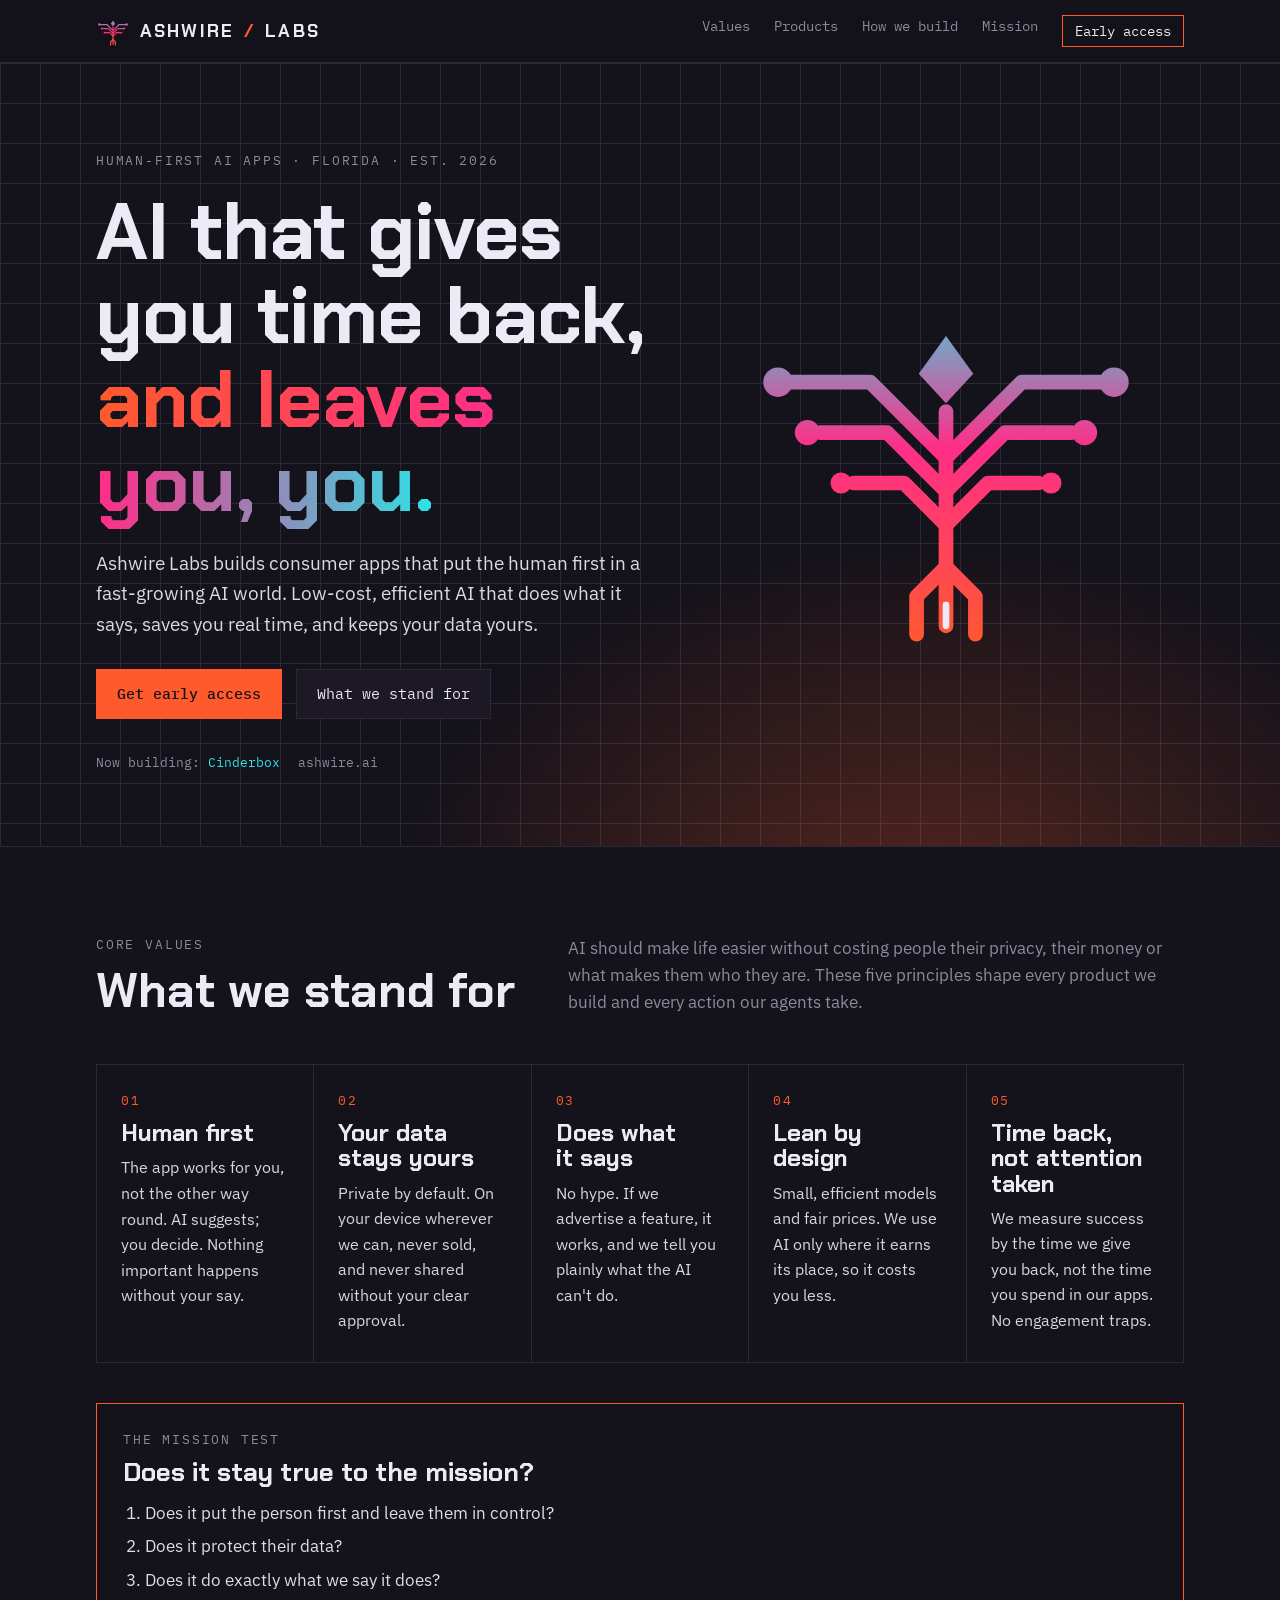
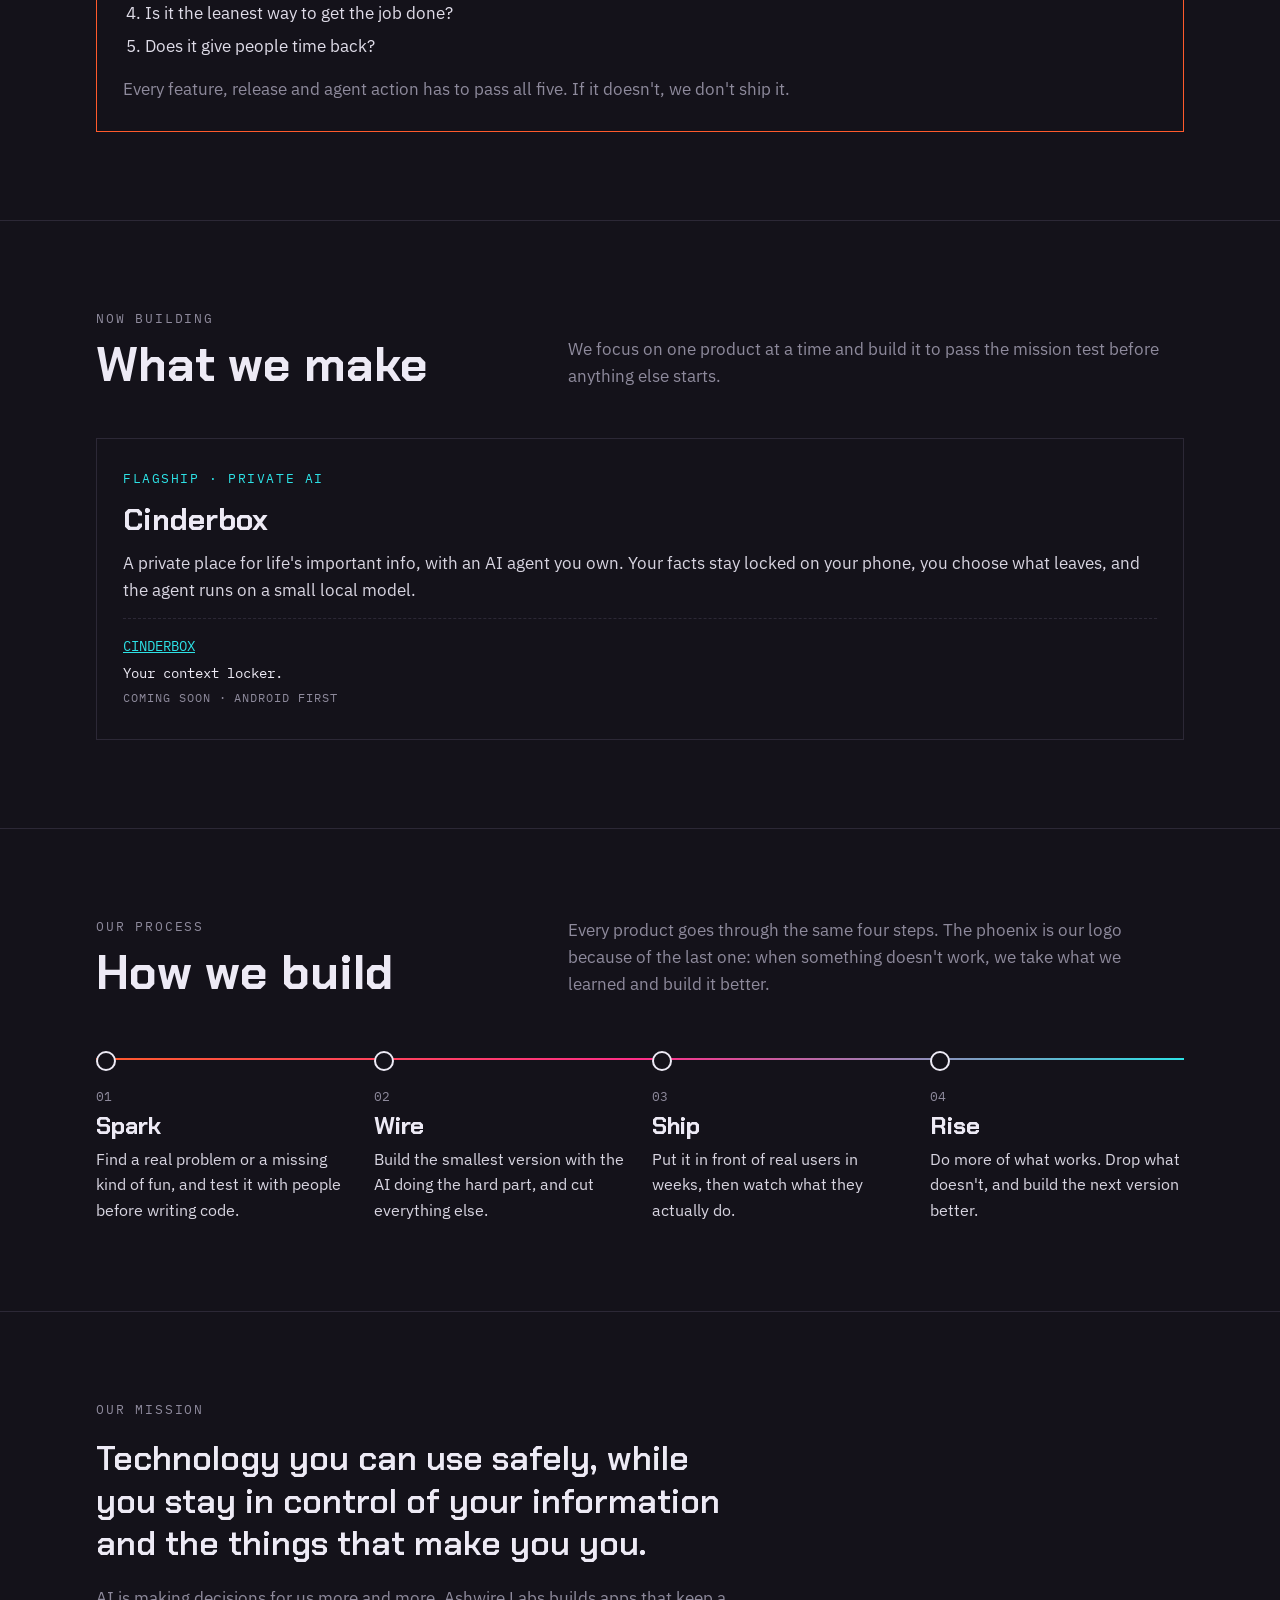
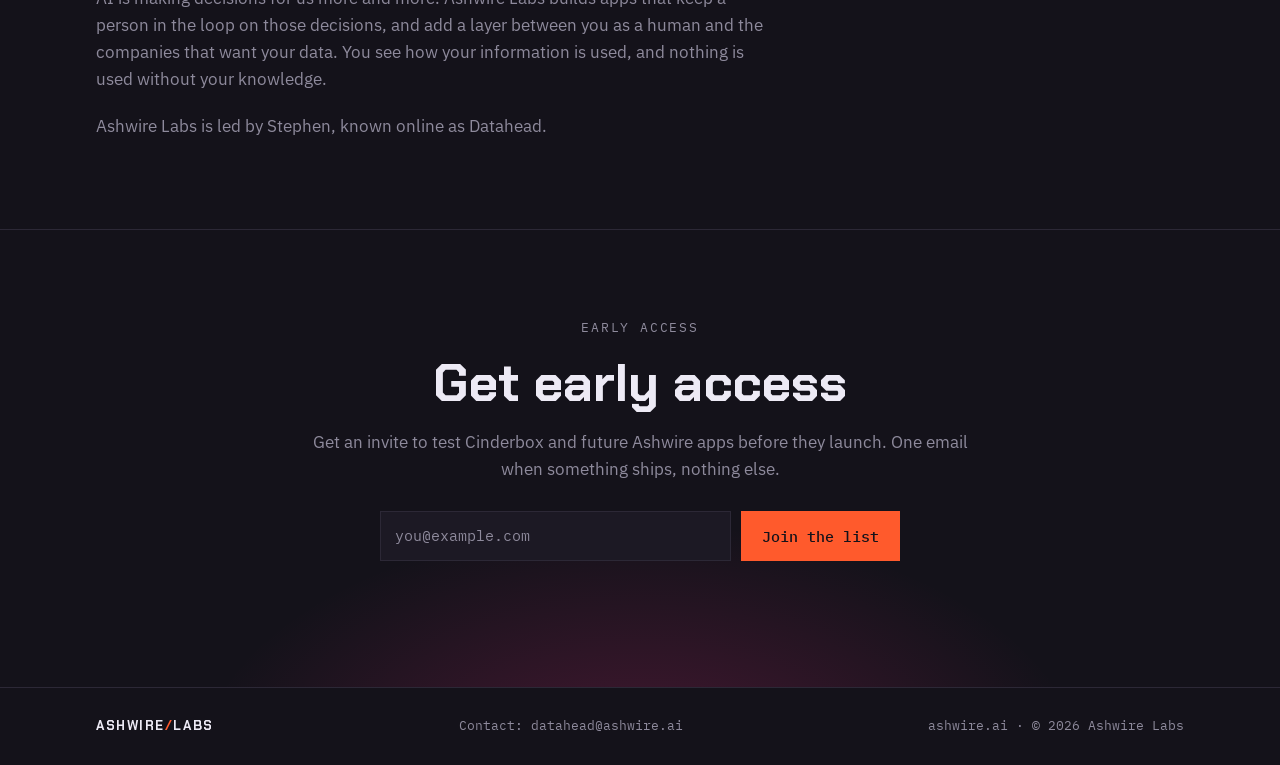
==== site/index.html @ b41a0200 "Mission copy: between you as a human and the companies that want your data Co-Authored-By: Claude So" ====
<!doctype html>
<html lang="en">
<head>
<meta charset="utf-8">
<meta name="viewport" content="width=device-width, initial-scale=1, viewport-fit=cover">
<title>Ashwire Labs</title>
<meta name="description" content="Ashwire Labs is an AI product studio building consumer apps for games, lifestyle and efficiency.">
<meta name="theme-color" content="#14121A">
<link rel="icon" type="image/svg+xml" href="/favicon.svg">
<meta property="og:title" content="Ashwire Labs">
<meta property="og:description" content="Consumer apps that put people first: AI that saves you time and keeps your data yours.">
<meta property="og:url" content="https://ashwire.ai/">
<meta property="og:type" content="website">
<style>:root{padding-top:env(safe-area-inset-top,0px);padding-bottom:env(safe-area-inset-bottom,0px)}body{margin:0}img{max-width:100%}[hidden]{display:none!important}</style>
<link rel="preconnect" href="https://fonts.googleapis.com">
<link rel="stylesheet" href="https://fonts.googleapis.com/css2?family=Chakra+Petch:wght@500;600;700&family=IBM+Plex+Sans:wght@400;500&family=IBM+Plex+Mono:wght@400;500&display=swap">
<style>
/* Layout: one dark column, circuit-trace phoenix hero, core values and the mission test, the current product, a four-step build sequence, mission statement, early-access signup. Deliberately single dark theme. */
:root {
  --ash: #14121A;
  --ash-2: #1C1924;
  --line: #2C2836;
  --smoke: #8E8A9C;
  --bone: #EDEAF5;
  --ember: #FF5A2C;
  --flare: #FF2E88;
  --wire: #2DE2E6;
  --display: "Chakra Petch", "Rajdhani", "Segoe UI", sans-serif;
  --body: "IBM Plex Sans", "Segoe UI", system-ui, sans-serif;
  --mono: "IBM Plex Mono", ui-monospace, "SF Mono", Menlo, monospace;
  color-scheme: dark;
}
* { box-sizing: border-box; }
body { background: var(--ash); color: var(--bone); font-family: var(--body); font-size: 17px; line-height: 1.6; }
body::before { content: ""; position: fixed; inset: 0 0 auto; height: env(safe-area-inset-top, 0px); z-index: 10; background: var(--ash); }
.wrap { max-width: 1120px; margin: 0 auto; padding-left: max(16px, env(safe-area-inset-left, 0px)); padding-right: max(16px, env(safe-area-inset-right, 0px)); }
a { color: inherit; }
:focus-visible { outline: 2px solid var(--wire); outline-offset: 3px; }
.mono { font-family: var(--mono); }
.eyebrow { font-family: var(--mono); font-size: 13px; letter-spacing: .14em; text-transform: uppercase; color: var(--smoke); }
h1, h2, h3 { font-family: var(--display); font-weight: 700; line-height: 1.05; margin: 0; text-wrap: balance; }
.wm { font-family: var(--display); font-weight: 700; letter-spacing: .12em; }
.wm span { color: var(--ember); }

/* nav */
header { position: sticky; top: env(safe-area-inset-top, 0px); z-index: 5; background: color-mix(in srgb, var(--ash) 88%, transparent); backdrop-filter: blur(8px); border-bottom: 1px solid var(--line); }
header .wrap { display: flex; align-items: center; justify-content: space-between; gap: 16px; padding-block: 14px; }
.brand { display: flex; align-items: center; gap: 10px; text-decoration: none; font-size: 18px; }
.brand svg { width: 34px; height: 34px; }
nav { display: flex; gap: 24px; font-family: var(--mono); font-size: 14px; }
nav a { text-decoration: none; color: var(--smoke); }
nav a:hover { color: var(--wire); }
@media (max-width: 640px) { nav a:not(.cta-link) { display: none; } }
.cta-link { color: var(--bone) !important; border: 1px solid var(--ember); padding: 4px 12px; white-space: nowrap; }

/* hero */
.hero { position: relative; overflow: hidden; border-bottom: 1px solid var(--line);
  background:
    radial-gradient(60% 70% at 72% 110%, color-mix(in srgb, var(--ember) 28%, transparent), transparent 70%),
    linear-gradient(var(--line) 1px, transparent 1px) 0 0 / 40px 40px,
    linear-gradient(90deg, var(--line) 1px, transparent 1px) 0 0 / 40px 40px;
}
.hero .wrap { display: grid; grid-template-columns: 1.2fr 1fr; gap: 40px; align-items: center; padding-block: 88px 72px; }
.hero h1 { font-size: clamp(42px, 6.4vw, 80px); letter-spacing: -.01em; margin-block: 18px 22px; }
.hero h1 em { font-style: normal; background: linear-gradient(90deg, var(--ember), var(--flare) 55%, var(--wire)); -webkit-background-clip: text; background-clip: text; color: transparent; }
.hero p.lede { font-size: 19px; color: color-mix(in srgb, var(--bone) 82%, var(--smoke)); max-width: 34em; margin: 0 0 30px; }
.actions { display: flex; flex-wrap: wrap; gap: 14px; }
.btn { font-family: var(--mono); font-size: 15px; text-decoration: none; padding: 12px 20px; border: 1px solid var(--line); color: var(--bone); background: var(--ash-2); cursor: pointer; }
.btn.primary { background: var(--ember); border-color: var(--ember); color: var(--ash); font-weight: 500; }
.btn:hover { border-color: var(--wire); }
.btn.primary:hover { background: var(--flare); border-color: var(--flare); }
.status { margin-top: 34px; font-family: var(--mono); font-size: 13px; color: var(--smoke); display: flex; gap: 18px; flex-wrap: wrap; }
.status b { color: var(--wire); font-weight: 400; }
.mark { width: 100%; max-width: 420px; justify-self: center; aspect-ratio: 1; }
.mark .pulse { stroke: var(--bone); stroke-width: 3; stroke-dasharray: 10 260; animation: run 3.2s linear infinite; opacity: .9; }
.mark .pulse:nth-of-type(2) { animation-delay: .6s; }
.mark .pulse:nth-of-type(3) { animation-delay: 1.2s; }
@keyframes run { from { stroke-dashoffset: 270; } to { stroke-dashoffset: 0; } }
@media (max-width: 820px) { .hero .wrap { grid-template-columns: 1fr; padding-block: 56px 48px; } .mark { max-width: 260px; order: -1; justify-self: start; } }

/* sections */
section { padding-block: 88px; border-bottom: 1px solid var(--line); }
.sec-head { display: grid; grid-template-columns: 1fr 1.4fr; gap: 32px; align-items: end; margin-bottom: 48px; }
.sec-head h2 { font-size: clamp(32px, 4vw, 48px); margin-top: 10px; }
.sec-head p { margin: 0; color: var(--smoke); max-width: 36em; }
@media (max-width: 820px) { .sec-head { grid-template-columns: 1fr; gap: 14px; } section { padding-block: 64px; } }

.lanes { display: grid; grid-template-columns: repeat(3, 1fr); gap: 1px; background: var(--line); border: 1px solid var(--line); }
.lane { background: var(--ash); padding: 30px 26px 32px; display: flex; flex-direction: column; gap: 14px; min-width: 0; }
.lane .tag { font-family: var(--mono); font-size: 13px; letter-spacing: .12em; color: var(--lane); }
.lane h3 { font-size: 30px; }
.lane p { margin: 0; color: color-mix(in srgb, var(--bone) 78%, var(--smoke)); }
.proj { margin-top: auto; border-top: 1px dashed var(--line); padding-top: 16px; font-family: var(--mono); font-size: 14px; display: grid; gap: 4px; }
.proj .code { color: var(--lane); }
.proj .state { color: var(--smoke); font-size: 12px; letter-spacing: .08em; text-transform: uppercase; }
.lane.play { --lane: var(--ember); }
.lane.live { --lane: var(--flare); }
.lane.flow { --lane: var(--wire); }
@media (max-width: 820px) { .lanes { grid-template-columns: 1fr; } }
.lanes.solo { grid-template-columns: 1fr; }

/* values */
.values { display: grid; grid-template-columns: repeat(5, 1fr); gap: 1px; background: var(--line); border: 1px solid var(--line); list-style: none; margin: 0; padding: 0; }
.values li { background: var(--ash); padding: 26px 24px 28px; min-width: 0; }
.values .k { font-family: var(--mono); font-size: 13px; letter-spacing: .12em; color: var(--ember); }
.values h3 { font-size: 24px; margin: 8px 0 10px; }
.values p { margin: 0; color: color-mix(in srgb, var(--bone) 78%, var(--smoke)); font-size: 16px; }
@media (max-width: 1000px) { .values { grid-template-columns: 1fr; } }
.test { margin-top: 40px; border: 1px solid var(--ember); padding: 26px 26px 28px; }
.test h3 { font-size: 26px; margin: 8px 0 14px; }
.test ol { margin: 0; padding-left: 22px; display: grid; gap: 6px; color: color-mix(in srgb, var(--bone) 85%, var(--smoke)); }
.test p { margin: 16px 0 0; color: var(--smoke); }
.note { margin-top: 16px; font-family: var(--mono); font-size: 12px; color: var(--smoke); }

/* build sequence */
.steps { display: grid; grid-template-columns: repeat(4, 1fr); gap: 24px; list-style: none; margin: 0; padding: 0; counter-reset: s; position: relative; }
.steps::before { content: ""; position: absolute; left: 0; right: 0; top: 11px; height: 2px; background: linear-gradient(90deg, var(--ember), var(--flare), var(--wire)); }
.steps li { position: relative; padding-top: 40px; min-width: 0; }
.steps li::before { content: ""; position: absolute; left: 0; top: 4px; width: 16px; height: 16px; border-radius: 50%; background: var(--ash); border: 2px solid var(--bone); }
.steps .k { font-family: var(--mono); font-size: 13px; color: var(--smoke); }
.steps h3 { font-size: 24px; margin: 6px 0 8px; }
.steps p { margin: 0; color: color-mix(in srgb, var(--bone) 78%, var(--smoke)); font-size: 16px; }
@media (max-width: 820px) {
  .steps { grid-template-columns: 1fr; gap: 28px; padding-left: 30px; }
  .steps::before { left: 7px; right: auto; top: 0; bottom: 0; width: 2px; height: auto; background: linear-gradient(var(--ember), var(--flare), var(--wire)); }
  .steps li { padding-top: 0; } .steps li::before { left: -30px; top: 6px; }
}

/* mission */
.founder .statement { margin: 0; max-width: 24em; font-family: var(--display); font-size: clamp(24px, 3vw, 34px); font-weight: 600; line-height: 1.25; text-wrap: balance; }
.founder .statement ~ p { color: var(--smoke); margin: 20px 0 0; max-width: 40em; }

/* signup */
.signup { border-bottom: 0; background: radial-gradient(50% 80% at 50% 120%, color-mix(in srgb, var(--flare) 22%, transparent), transparent 70%); }
.signup .wrap { max-width: 720px; text-align: center; display: grid; justify-items: center; gap: 18px; }
.signup h2 { font-size: clamp(32px, 4.4vw, 52px); }
.signup p { margin: 0; color: var(--smoke); }
form { display: flex; gap: 10px; width: 100%; max-width: 520px; margin-top: 10px; flex-wrap: wrap; }
input[type=email] { flex: 1 1 240px; min-width: 0; font: inherit; font-family: var(--mono); font-size: 15px; padding: 12px 14px; background: var(--ash-2); color: var(--bone); border: 1px solid var(--line); }
input[type=email]::placeholder { color: var(--smoke); }
#msg { font-family: var(--mono); font-size: 14px; color: var(--wire); min-height: 1.4em; }

footer { border-top: 1px solid var(--line); }
footer a { text-decoration: none; }
footer a:hover { color: var(--wire); }
footer .wrap { display: flex; justify-content: space-between; flex-wrap: wrap; gap: 16px; padding-block: 28px calc(28px + env(safe-area-inset-bottom, 0px)); font-family: var(--mono); font-size: 13px; color: var(--smoke); }

@media (prefers-reduced-motion: reduce) { .mark .pulse { animation: none; display: none; } }
</style>
</head>
<body>

<svg width="0" height="0" style="position:absolute" aria-hidden="true">
  <defs>
    <linearGradient id="g" gradientUnits="userSpaceOnUse" x1="0" y1="190" x2="0" y2="14">
      <stop offset="0" stop-color="#FF5A2C"/><stop offset=".55" stop-color="#FF2E88"/><stop offset="1" stop-color="#2DE2E6"/>
    </linearGradient>
    <symbol id="phoenix" viewBox="0 0 200 200">
      <g fill="none" stroke="url(#g)" stroke-width="7" stroke-linecap="round" stroke-linejoin="round">
        <path d="M100 178 V76"/>
        <path d="M100 98 L64 62 H26 M100 98 L136 62 H174"/>
        <path d="M100 114 L72 86 H40 M100 114 L128 86 H160"/>
        <path d="M100 130 L80 110 H56 M100 130 L120 110 H144"/>
        <path d="M100 150 L86 164 V182 M100 150 L114 164 V182"/>
      </g>
      <g fill="url(#g)">
        <circle cx="20" cy="62" r="7"/><circle cx="180" cy="62" r="7"/><circle cx="34" cy="86" r="6"/><circle cx="166" cy="86" r="6"/><circle cx="50" cy="110" r="5"/><circle cx="150" cy="110" r="5"/>
        <path d="M100 40 L113 58 L100 72 L87 58 Z"/>
      </g>
    </symbol>
  </defs>
</svg>

<header>
  <div class="wrap">
    <a class="brand wm" href="#top"><svg aria-hidden="true"><use href="#phoenix"/></svg>ASHWIRE<span>/</span>LABS</a>
    <nav aria-label="Main">
      <a href="#values">Values</a>
      <a href="#products">Products</a>
      <a href="#process">How we build</a>
      <a href="#mission">Mission</a>
      <a class="cta-link" href="#early">Early access</a>
    </nav>
  </div>
</header>

<main id="top">
  <div class="hero">
    <div class="wrap">
      <div>
        <div class="eyebrow">Human-first AI apps · Florida · est. 2026</div>
        <h1>AI that gives you time back, <em>and leaves you, you.</em></h1>
        <p class="lede">Ashwire Labs builds consumer apps that put the human first in a fast-growing AI world. Low-cost, efficient AI that does what it says, saves you real time, and keeps your data yours.</p>
        <div class="actions">
          <a class="btn primary" href="#early">Get early access</a>
          <a class="btn" href="#values">What we stand for</a>
        </div>
        <div class="status"><span>Now building: <b>Cinderbox</b></span><span>ashwire.ai</span></div>
      </div>
      <svg class="mark" viewBox="0 0 200 200" role="img" aria-label="Ashwire Labs circuit phoenix mark">
        <use href="#phoenix"/>
        <g fill="none" stroke-linecap="round">
          <path class="pulse" d="M100 178 V98 L64 62 H26"/>
          <path class="pulse" d="M100 178 V114 L128 86 H160"/>
          <path class="pulse" d="M100 178 V98 L136 62 H174"/>
        </g>
      </svg>
    </div>
  </div>

  <section id="values">
    <div class="wrap">
      <div class="sec-head">
        <div><div class="eyebrow">Core values</div><h2>What we stand for</h2></div>
        <p>AI should make life easier without costing people their privacy, their money or what makes them who they are. These five principles shape every product we build and every action our agents take.</p>
      </div>
      <ol class="values">
        <li><div class="k">01</div><h3>Human first</h3><p>The app works for you, not the other way round. AI suggests; you decide. Nothing important happens without your say.</p></li>
        <li><div class="k">02</div><h3>Your data stays yours</h3><p>Private by default. On your device wherever we can, never sold, and never shared without your clear approval.</p></li>
        <li><div class="k">03</div><h3>Does what it says</h3><p>No hype. If we advertise a feature, it works, and we tell you plainly what the AI can't do.</p></li>
        <li><div class="k">04</div><h3>Lean by design</h3><p>Small, efficient models and fair prices. We use AI only where it earns its place, so it costs you less.</p></li>
        <li><div class="k">05</div><h3>Time back, not attention taken</h3><p>We measure success by the time we give you back, not the time you spend in our apps. No engagement traps.</p></li>
      </ol>
      <div class="test">
        <div class="eyebrow">The mission test</div>
        <h3>Does it stay true to the mission?</h3>
        <ol>
          <li>Does it put the person first and leave them in control?</li>
          <li>Does it protect their data?</li>
          <li>Does it do exactly what we say it does?</li>
          <li>Is it the leanest way to get the job done?</li>
          <li>Does it give people time back?</li>
        </ol>
        <p>Every feature, release and agent action has to pass all five. If it doesn't, we don't ship it.</p>
      </div>
    </div>
  </section>

  <section id="products">
    <div class="wrap">
      <div class="sec-head">
        <div><div class="eyebrow">Now building</div><h2>What we make</h2></div>
        <p>We focus on one product at a time and build it to pass the mission test before anything else starts.</p>
      </div>
      <div class="lanes solo">
        <article class="lane flow">
          <div class="tag">FLAGSHIP · PRIVATE AI</div>
          <h3>Cinderbox</h3>
          <p>A private place for life's important info, with an AI agent you own. Your facts stay locked on your phone, you choose what leaves, and the agent runs on a small local model.</p>
          <div class="proj"><span class="code"><a href="/cinderbox/">CINDERBOX</a></span><span>Your context locker.</span><span class="state">Coming soon · Android first</span></div>
        </article>
      </div>
    </div>
  </section>

  <section id="process">
    <div class="wrap">
      <div class="sec-head">
        <div><div class="eyebrow">Our process</div><h2>How we build</h2></div>
        <p>Every product goes through the same four steps. The phoenix is our logo because of the last one: when something doesn't work, we take what we learned and build it better.</p>
      </div>
      <ol class="steps">
        <li><div class="k">01</div><h3>Spark</h3><p>Find a real problem or a missing kind of fun, and test it with people before writing code.</p></li>
        <li><div class="k">02</div><h3>Wire</h3><p>Build the smallest version with the AI doing the hard part, and cut everything else.</p></li>
        <li><div class="k">03</div><h3>Ship</h3><p>Put it in front of real users in weeks, then watch what they actually do.</p></li>
        <li><div class="k">04</div><h3>Rise</h3><p>Do more of what works. Drop what doesn't, and build the next version better.</p></li>
      </ol>
    </div>
  </section>

  <section id="mission" class="founder">
    <div class="wrap">
      <div>
        <div class="eyebrow" style="margin-bottom:16px">Our mission</div>
        <div class="statement">Technology you can use safely, while you stay in control of your information and the things that make you you.</div>
        <p>AI is making decisions for us more and more. Ashwire Labs builds apps that keep a person in the loop on those decisions, and add a layer between you as a human and the companies that want your data. You see how your information is used, and nothing is used without your knowledge.</p>
        <p>Ashwire Labs is led by Stephen, known online as Datahead.</p>
      </div>
    </div>
  </section>

  <section id="early" class="signup">
    <div class="wrap">
      <div class="eyebrow">Early access</div>
      <h2>Get early access</h2>
      <p>Get an invite to test Cinderbox and future Ashwire apps before they launch. One email when something ships, nothing else.</p>
      <form id="f" novalidate>
        <label for="email" class="eyebrow" style="position:absolute;left:-9999px">Email address</label>
        <input id="email" type="email" placeholder="you@example.com" autocomplete="email" required>
        <button class="btn primary" type="submit">Join the list</button>
      </form>
      <div id="msg" role="status"></div>
    </div>
  </section>
</main>

<footer>
  <div class="wrap">
    <span class="wm" style="color:var(--bone)">ASHWIRE<span>/</span>LABS</span>
    <span>Contact: <a href="mailto:datahead@ashwire.ai">datahead@ashwire.ai</a></span>
    <span>ashwire.ai · © 2026 Ashwire Labs</span>
  </div>
</footer>

<script>
document.getElementById('f').addEventListener('submit', function (e) {
  e.preventDefault();
  var v = document.getElementById('email').value.trim();
  var msg = document.getElementById('msg');
  if (!/^[^\s@]+@[^\s@]+\.[^\s@]+$/.test(v)) { msg.textContent = 'Enter a full email address, like you@example.com.'; return; }
  msg.textContent = 'Preview only: signups are not saved in this mockup.';
});
</script>
</body>
</html>
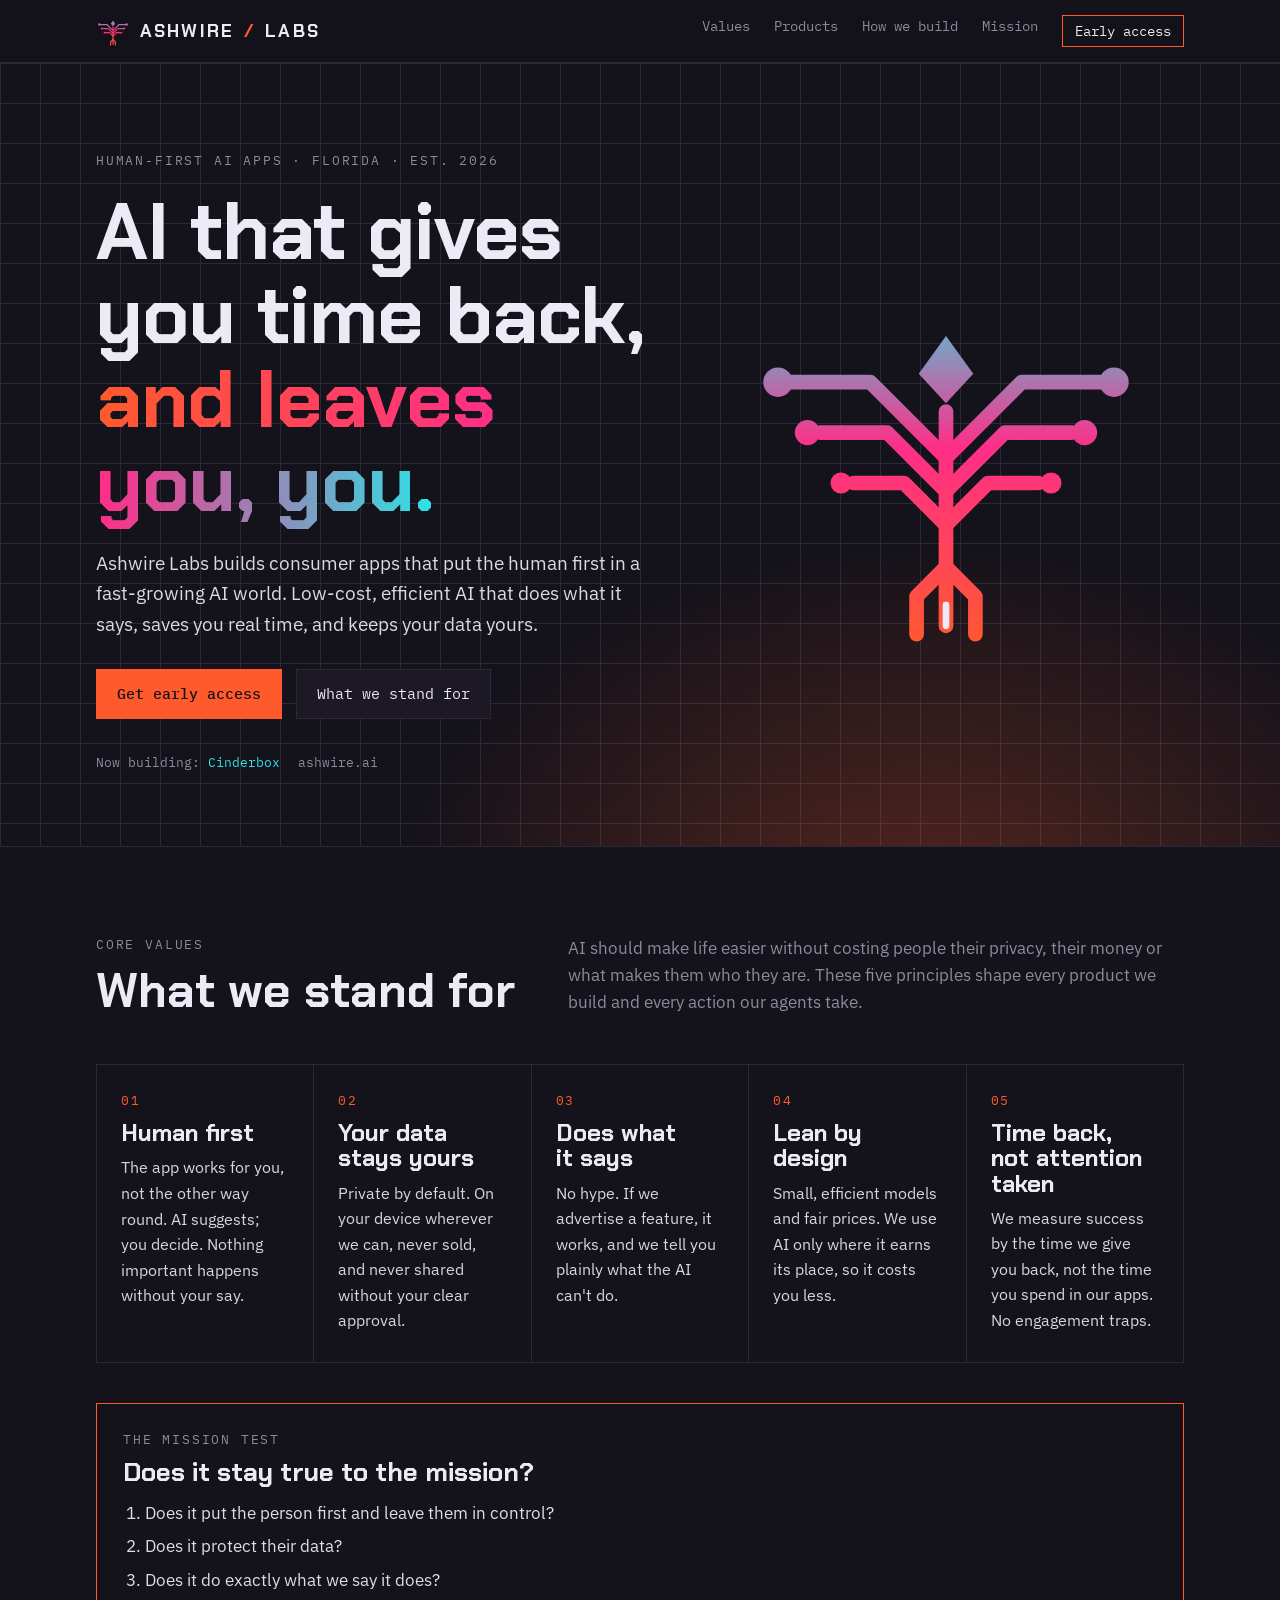
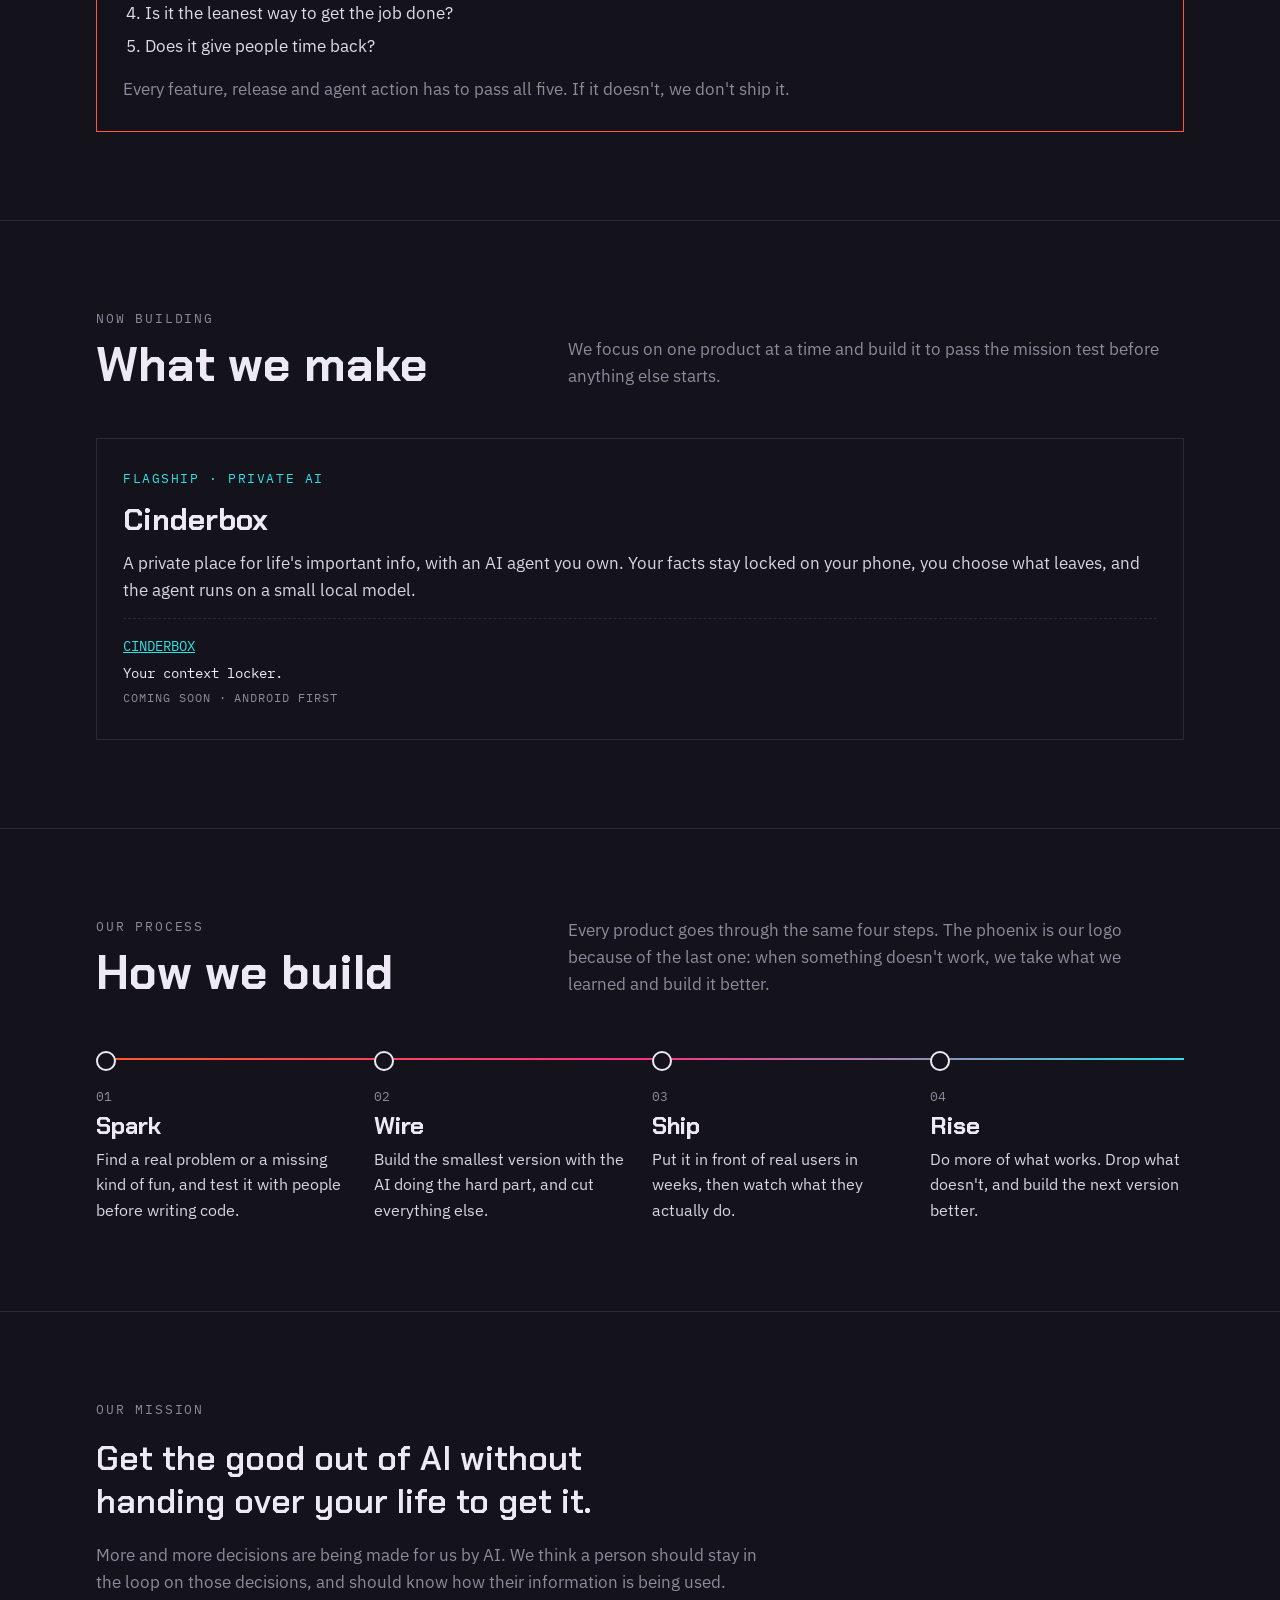
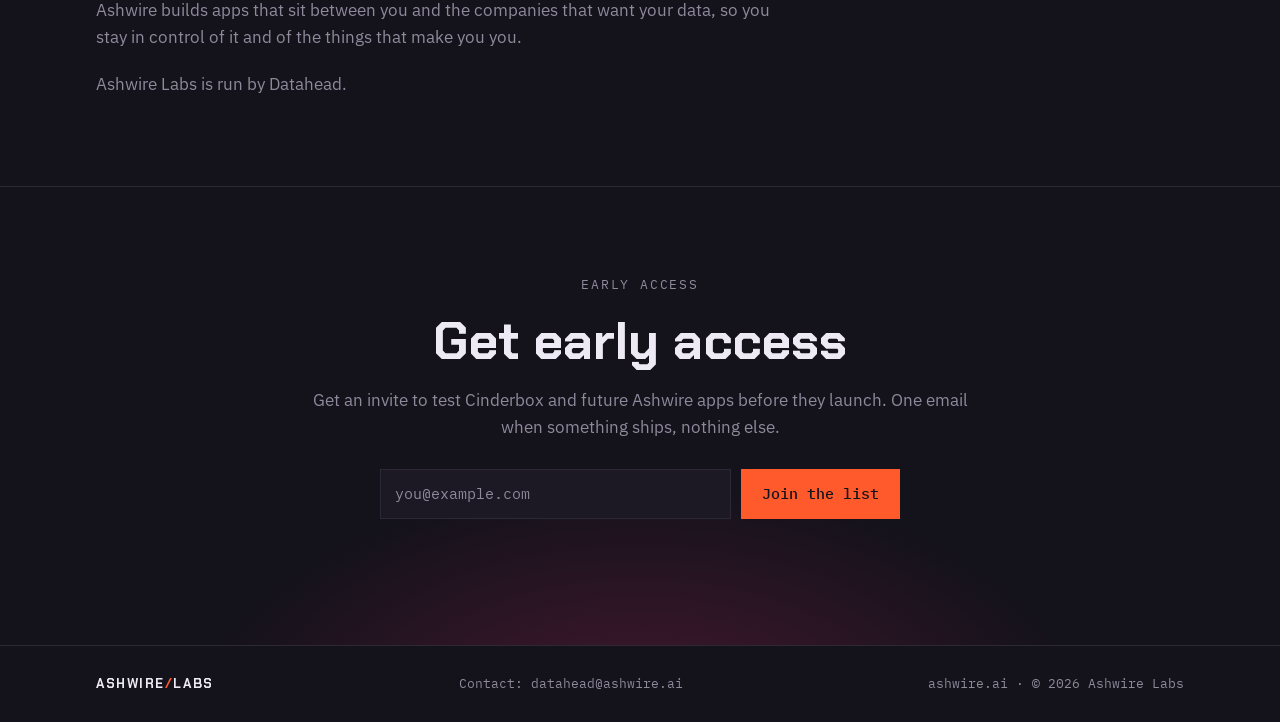
==== commit 6069ea34: "Rewrite mission copy; credit Datahead, not a named founder Co-Authored-By: Claude Fable 5.1 <noreply" ====
--- a/site/index.html
+++ b/site/index.html
@@ -272,9 +272,9 @@
     <div class="wrap">
       <div>
         <div class="eyebrow" style="margin-bottom:16px">Our mission</div>
-        <div class="statement">Technology you can use safely, while you stay in control of your information and the things that make you you.</div>
-        <p>AI is making decisions for us more and more. Ashwire Labs builds apps that keep a person in the loop on those decisions, and add a layer between you as a human and the companies that want your data. You see how your information is used, and nothing is used without your knowledge.</p>
-        <p>Ashwire Labs is led by Stephen, known online as Datahead.</p>
+        <div class="statement">Get the good out of AI without handing over your life to get it.</div>
+        <p>More and more decisions are being made for us by AI. We think a person should stay in the loop on those decisions, and should know how their information is being used. Ashwire builds apps that sit between you and the companies that want your data, so you stay in control of it and of the things that make you you.</p>
+        <p>Ashwire Labs is run by Datahead.</p>
       </div>
     </div>
   </section>
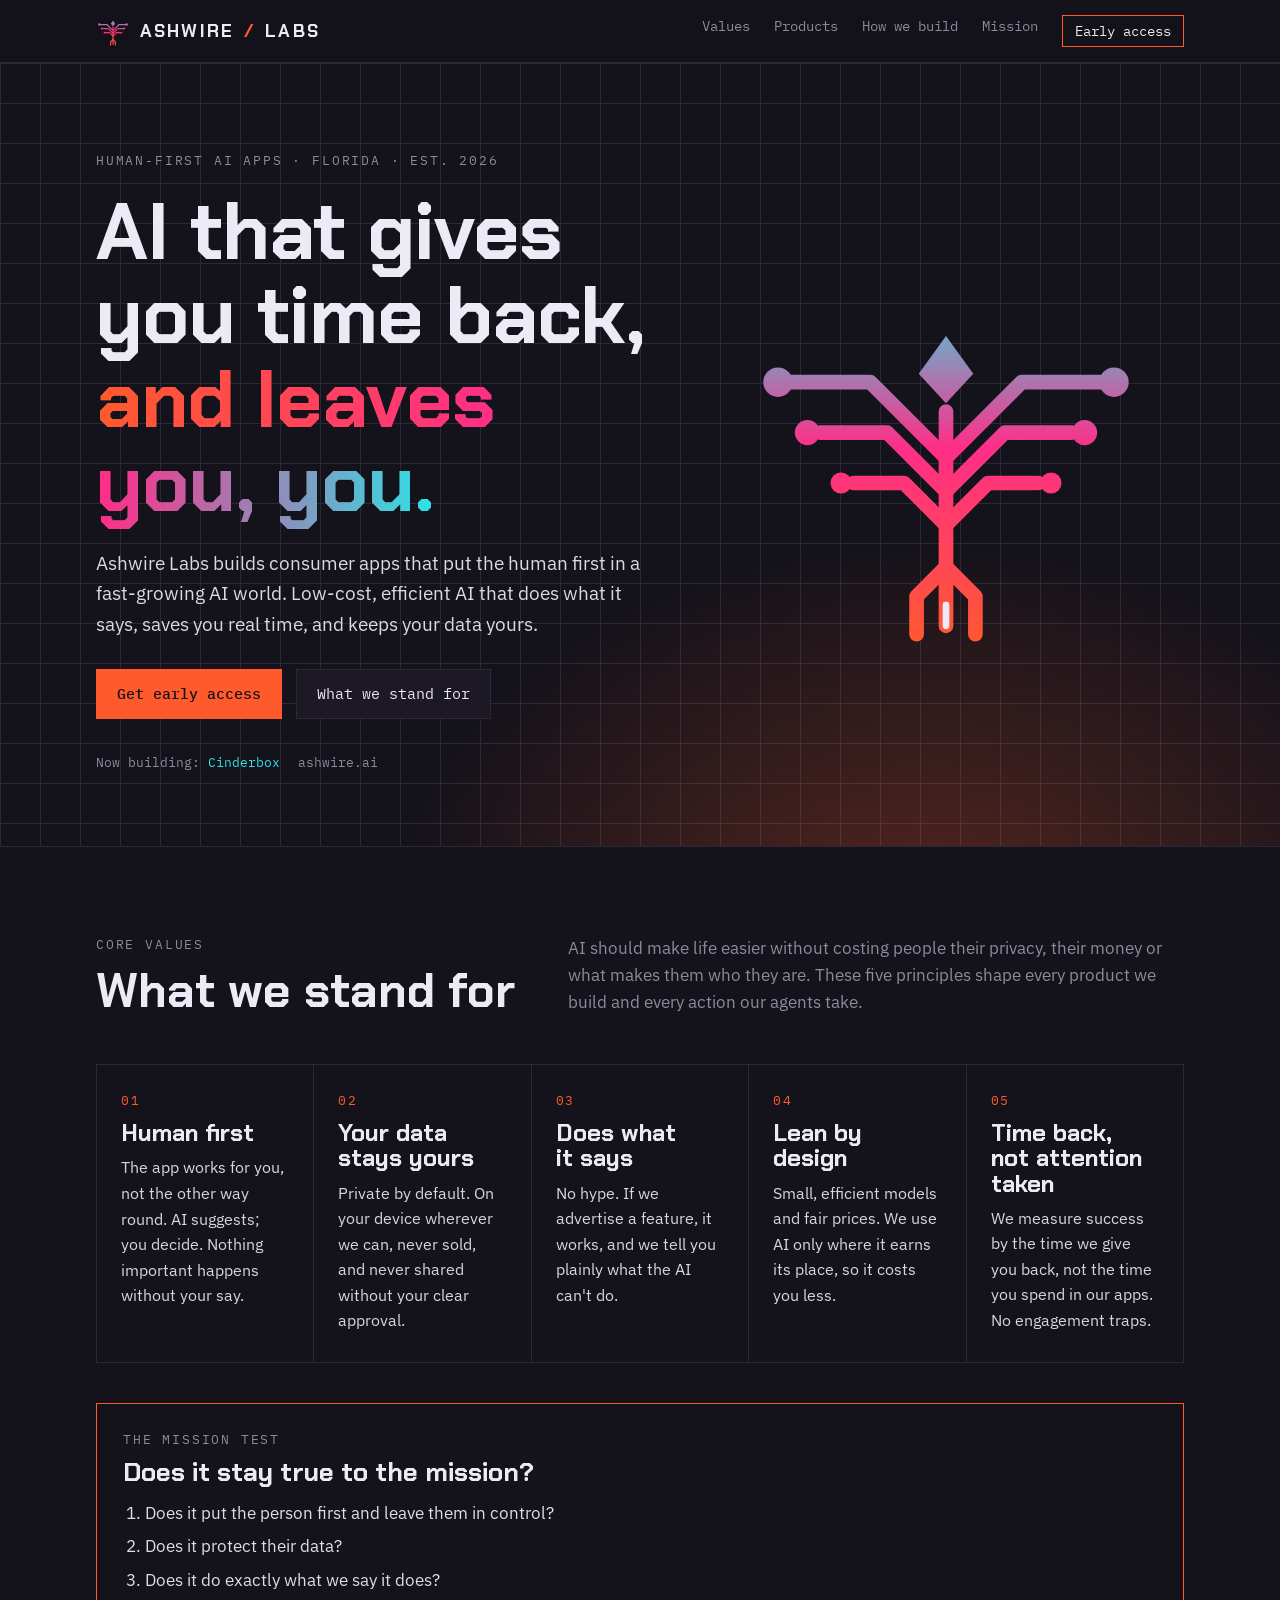
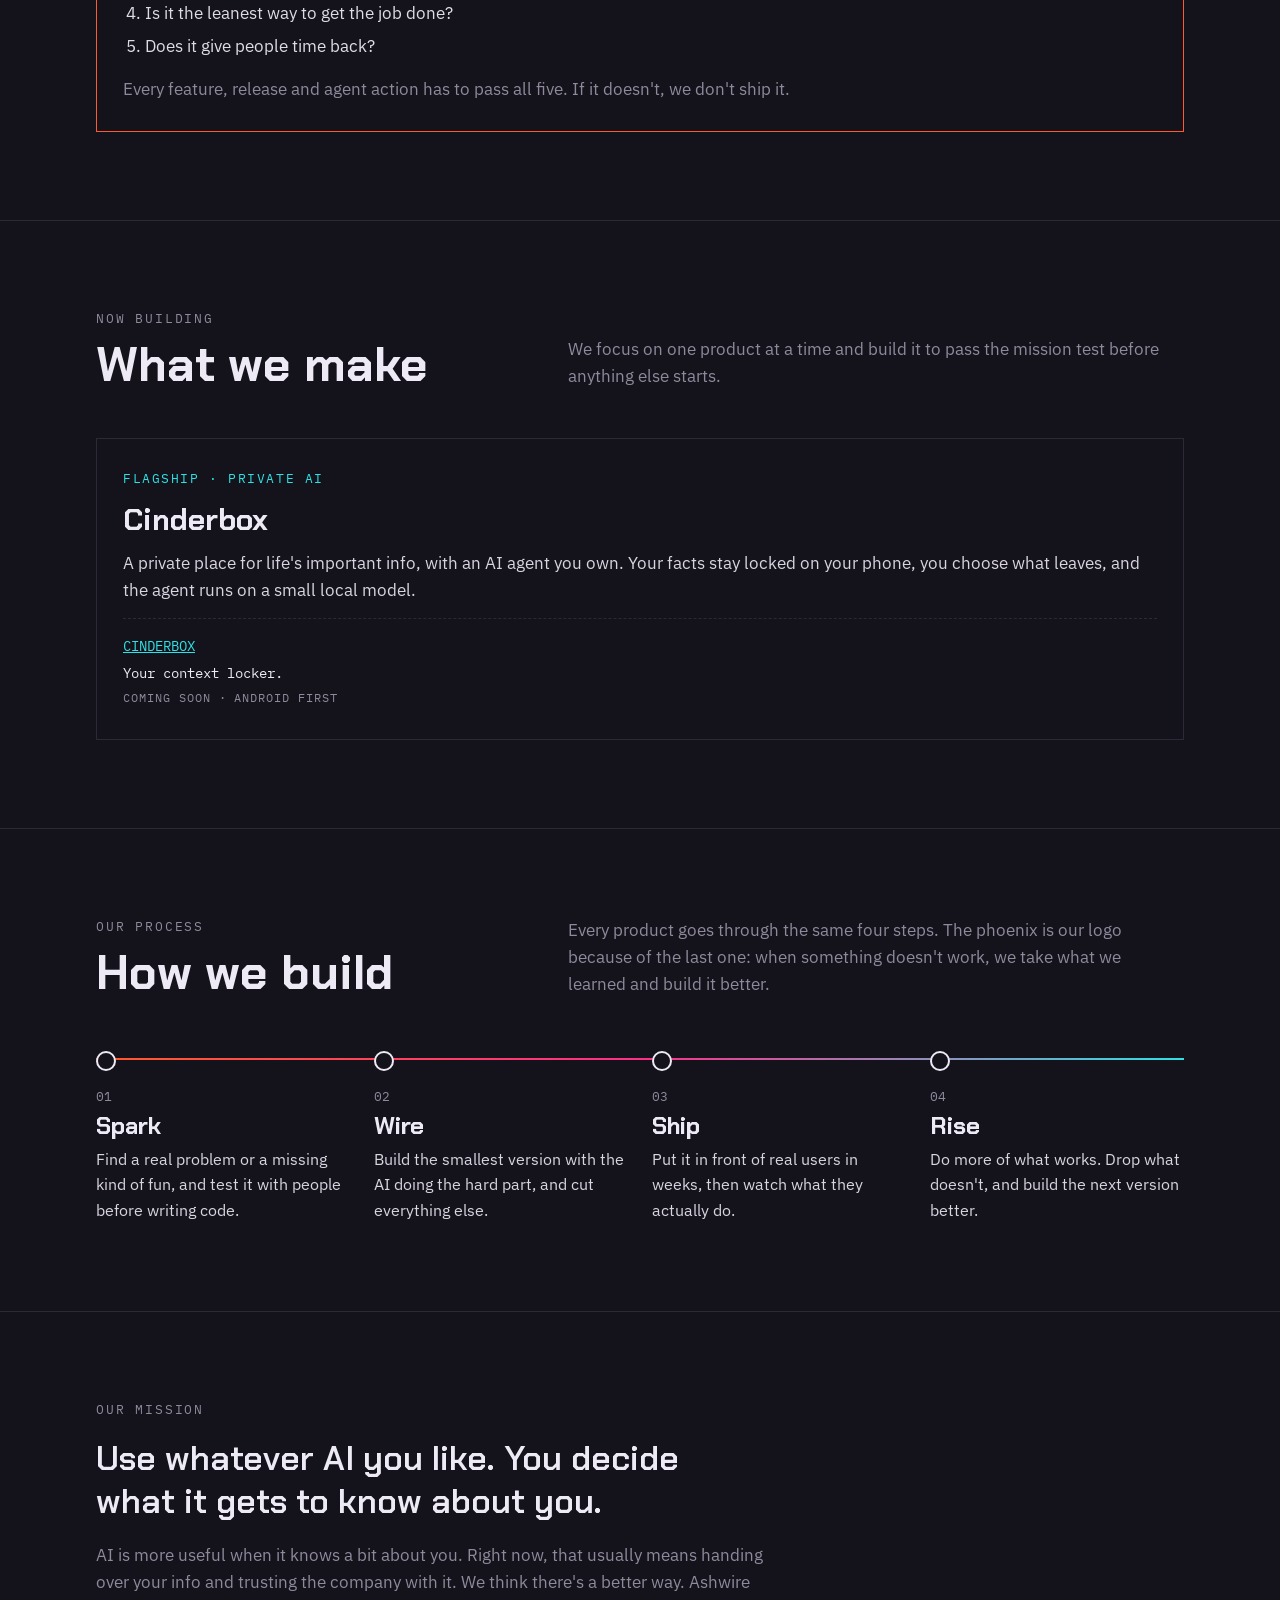
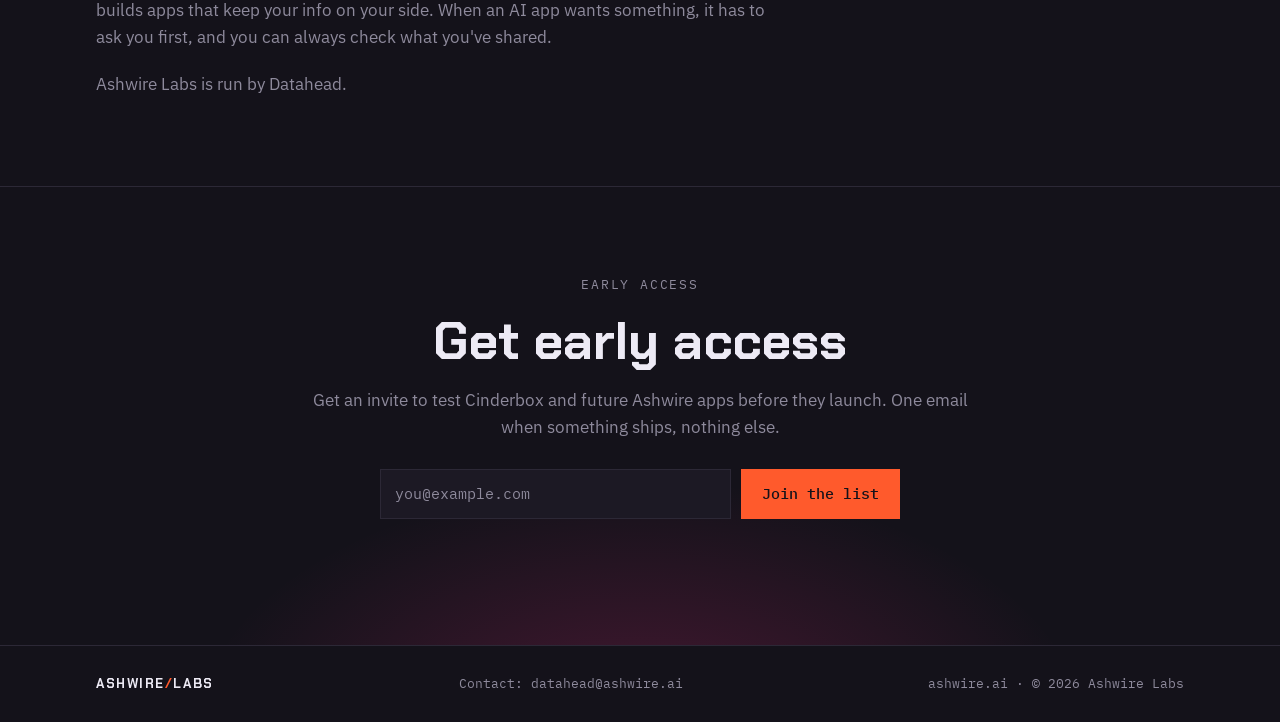
==== commit 4f826fe6: "Mission copy: plainer wording around the ask-first gate Co-Authored-By: Claude Opus 5.5 <noreply@ant" ====
--- a/site/index.html
+++ b/site/index.html
@@ -272,8 +272,8 @@
     <div class="wrap">
       <div>
         <div class="eyebrow" style="margin-bottom:16px">Our mission</div>
-        <div class="statement">Get the good out of AI without handing over your life to get it.</div>
-        <p>More and more decisions are being made for us by AI. We think a person should stay in the loop on those decisions, and should know how their information is being used. Ashwire builds apps that sit between you and the companies that want your data, so you stay in control of it and of the things that make you you.</p>
+        <div class="statement">Use whatever AI you like. You decide what it gets to know about you.</div>
+        <p>AI is more useful when it knows a bit about you. Right now, that usually means handing over your info and trusting the company with it. We think there's a better way. Ashwire builds apps that keep your info on your side. When an AI app wants something, it has to ask you first, and you can always check what you've shared.</p>
         <p>Ashwire Labs is run by Datahead.</p>
       </div>
     </div>
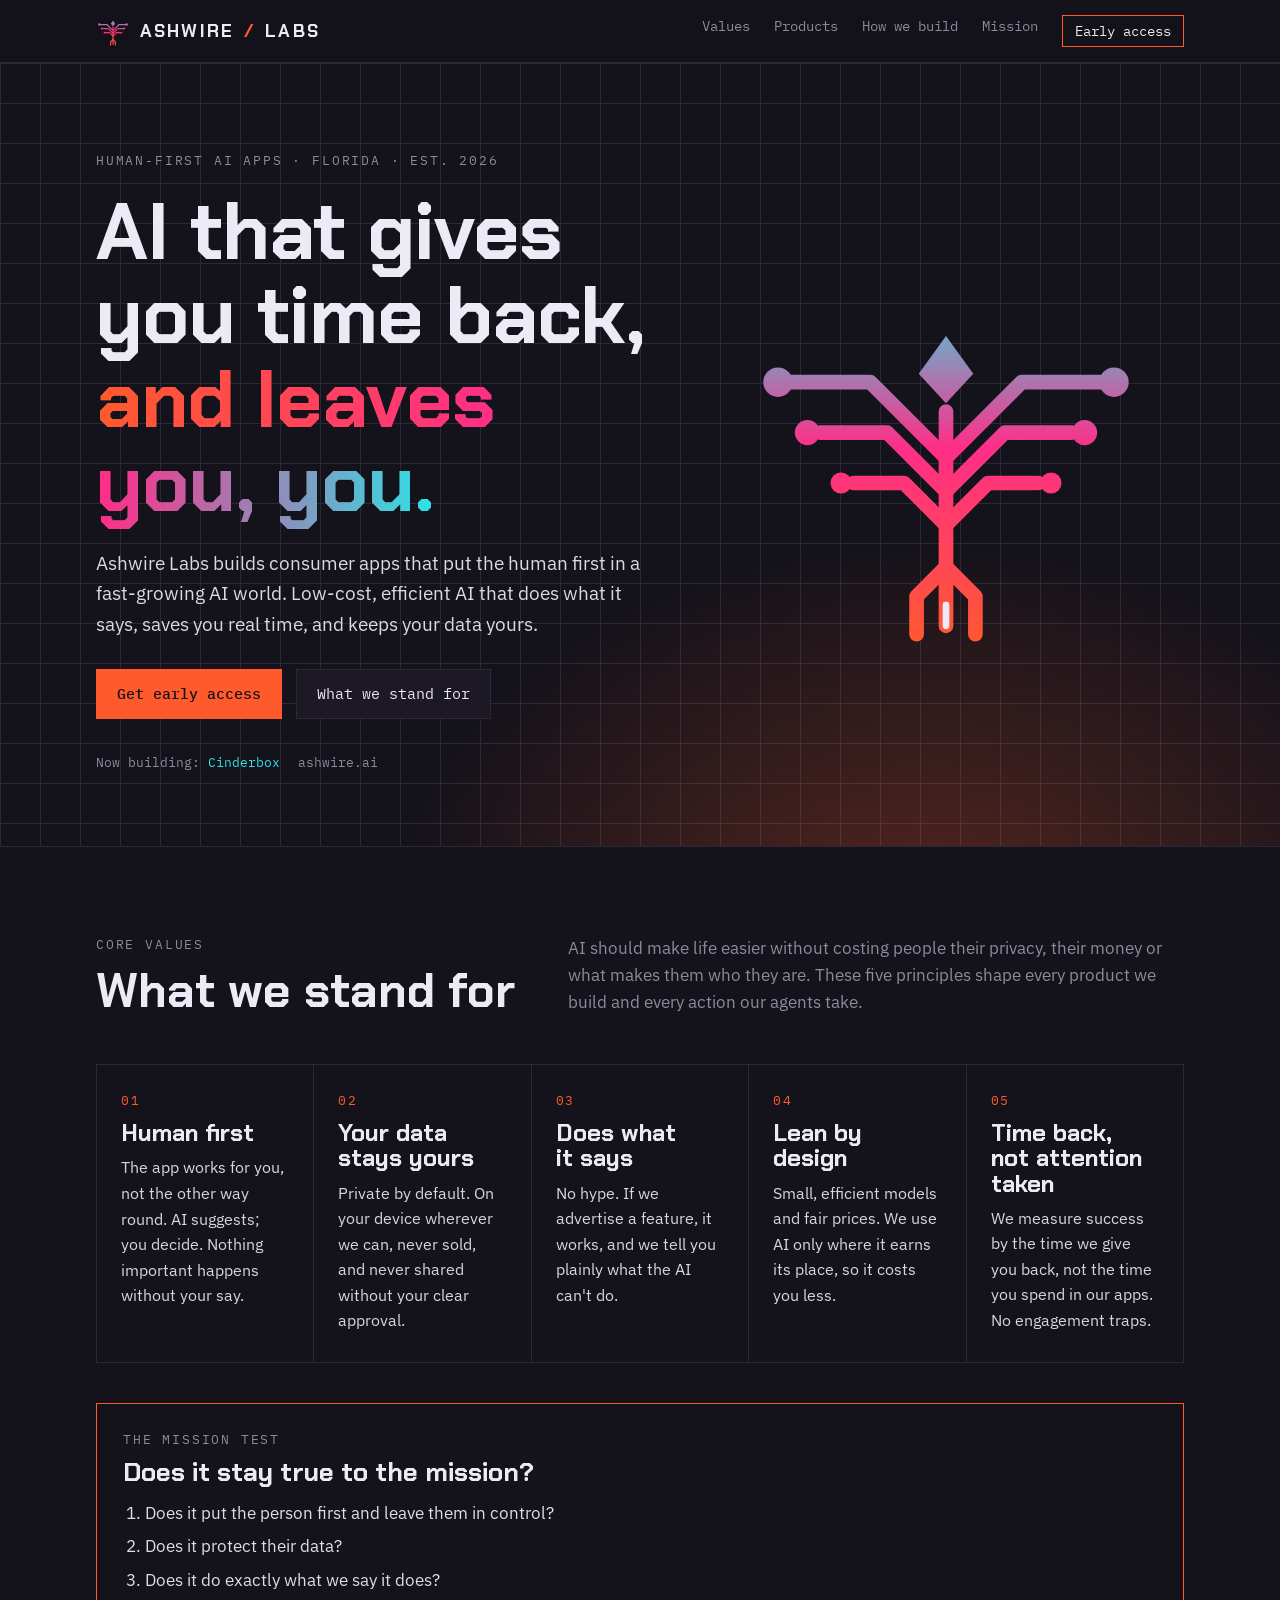
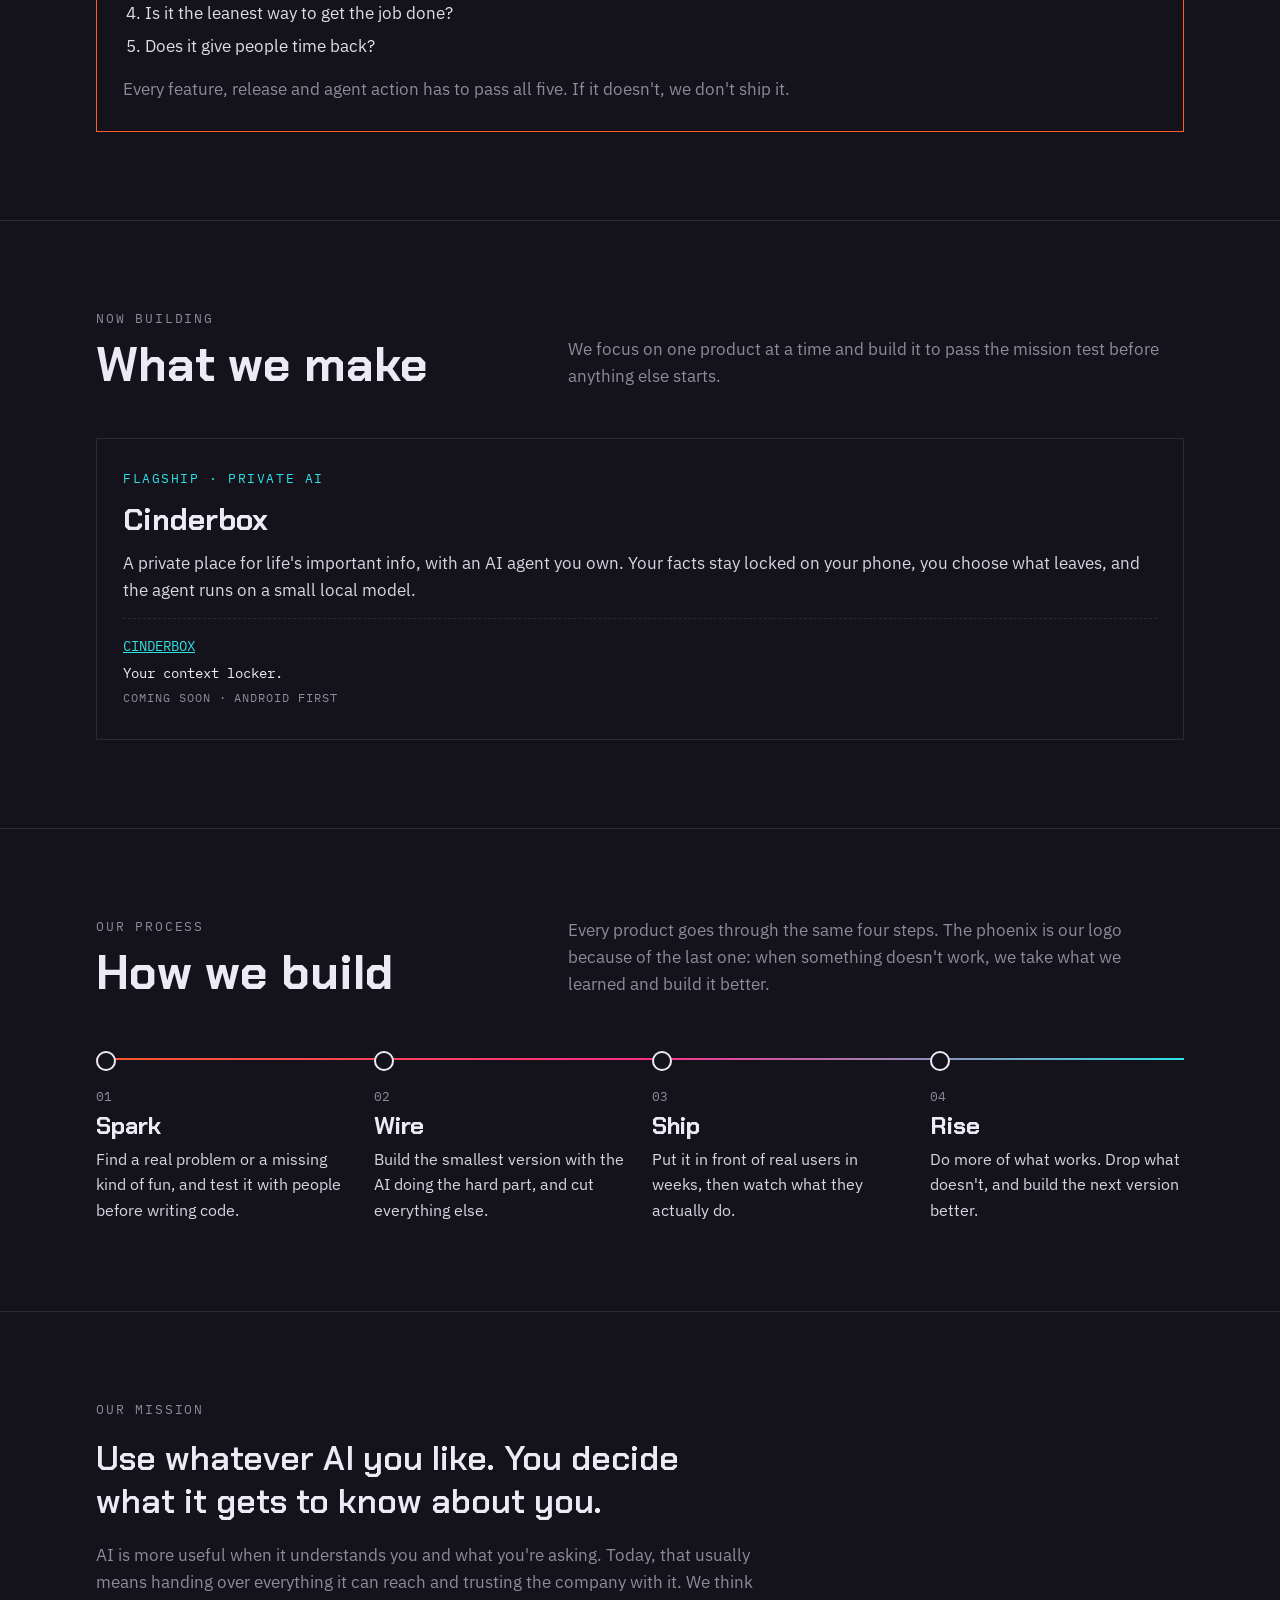
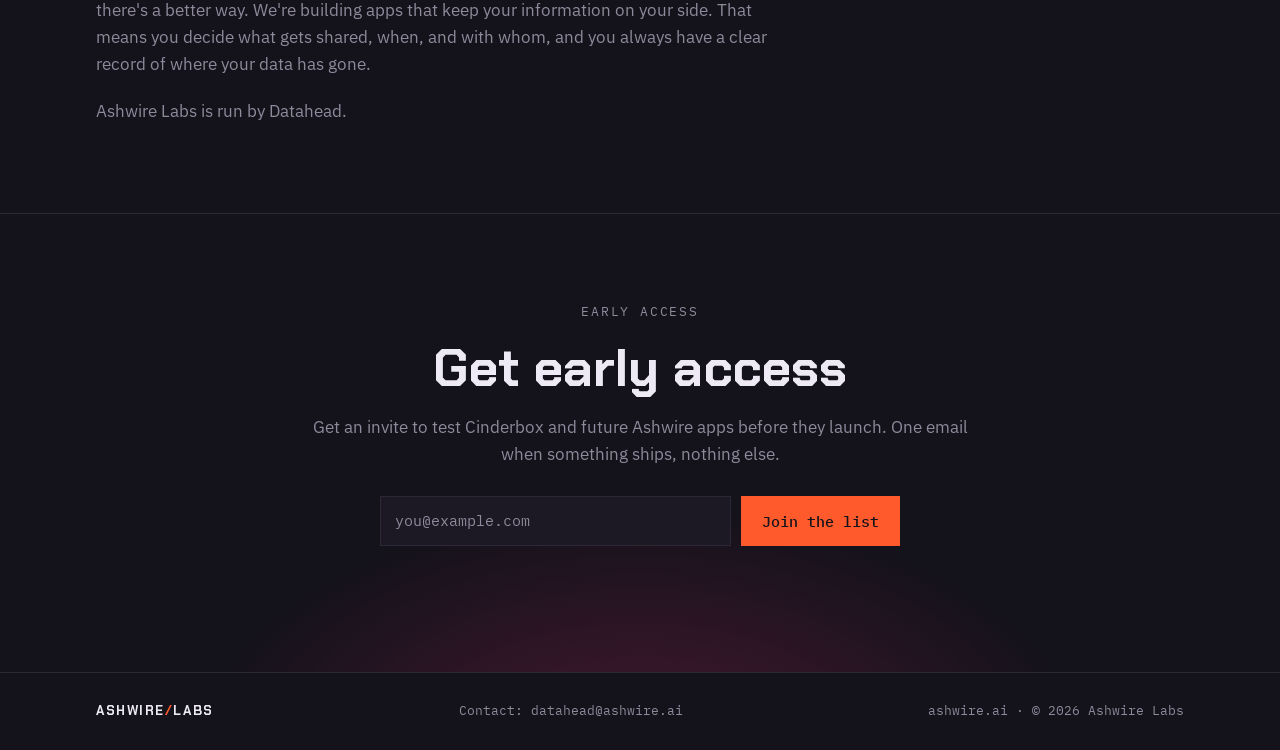
==== commit e03f4374: "Mission copy: Stephen's wording, cleaned up Co-Authored-By: Claude Opus 5.5 <noreply@anthropic.com> " ====
--- a/site/index.html
+++ b/site/index.html
@@ -273,7 +273,7 @@
       <div>
         <div class="eyebrow" style="margin-bottom:16px">Our mission</div>
         <div class="statement">Use whatever AI you like. You decide what it gets to know about you.</div>
-        <p>AI is more useful when it knows a bit about you. Right now, that usually means handing over your info and trusting the company with it. We think there's a better way. Ashwire builds apps that keep your info on your side. When an AI app wants something, it has to ask you first, and you can always check what you've shared.</p>
+        <p>AI is more useful when it understands you and what you're asking. Today, that usually means handing over everything it can reach and trusting the company with it. We think there's a better way. We're building apps that keep your information on your side. That means you decide what gets shared, when, and with whom, and you always have a clear record of where your data has gone.</p>
         <p>Ashwire Labs is run by Datahead.</p>
       </div>
     </div>
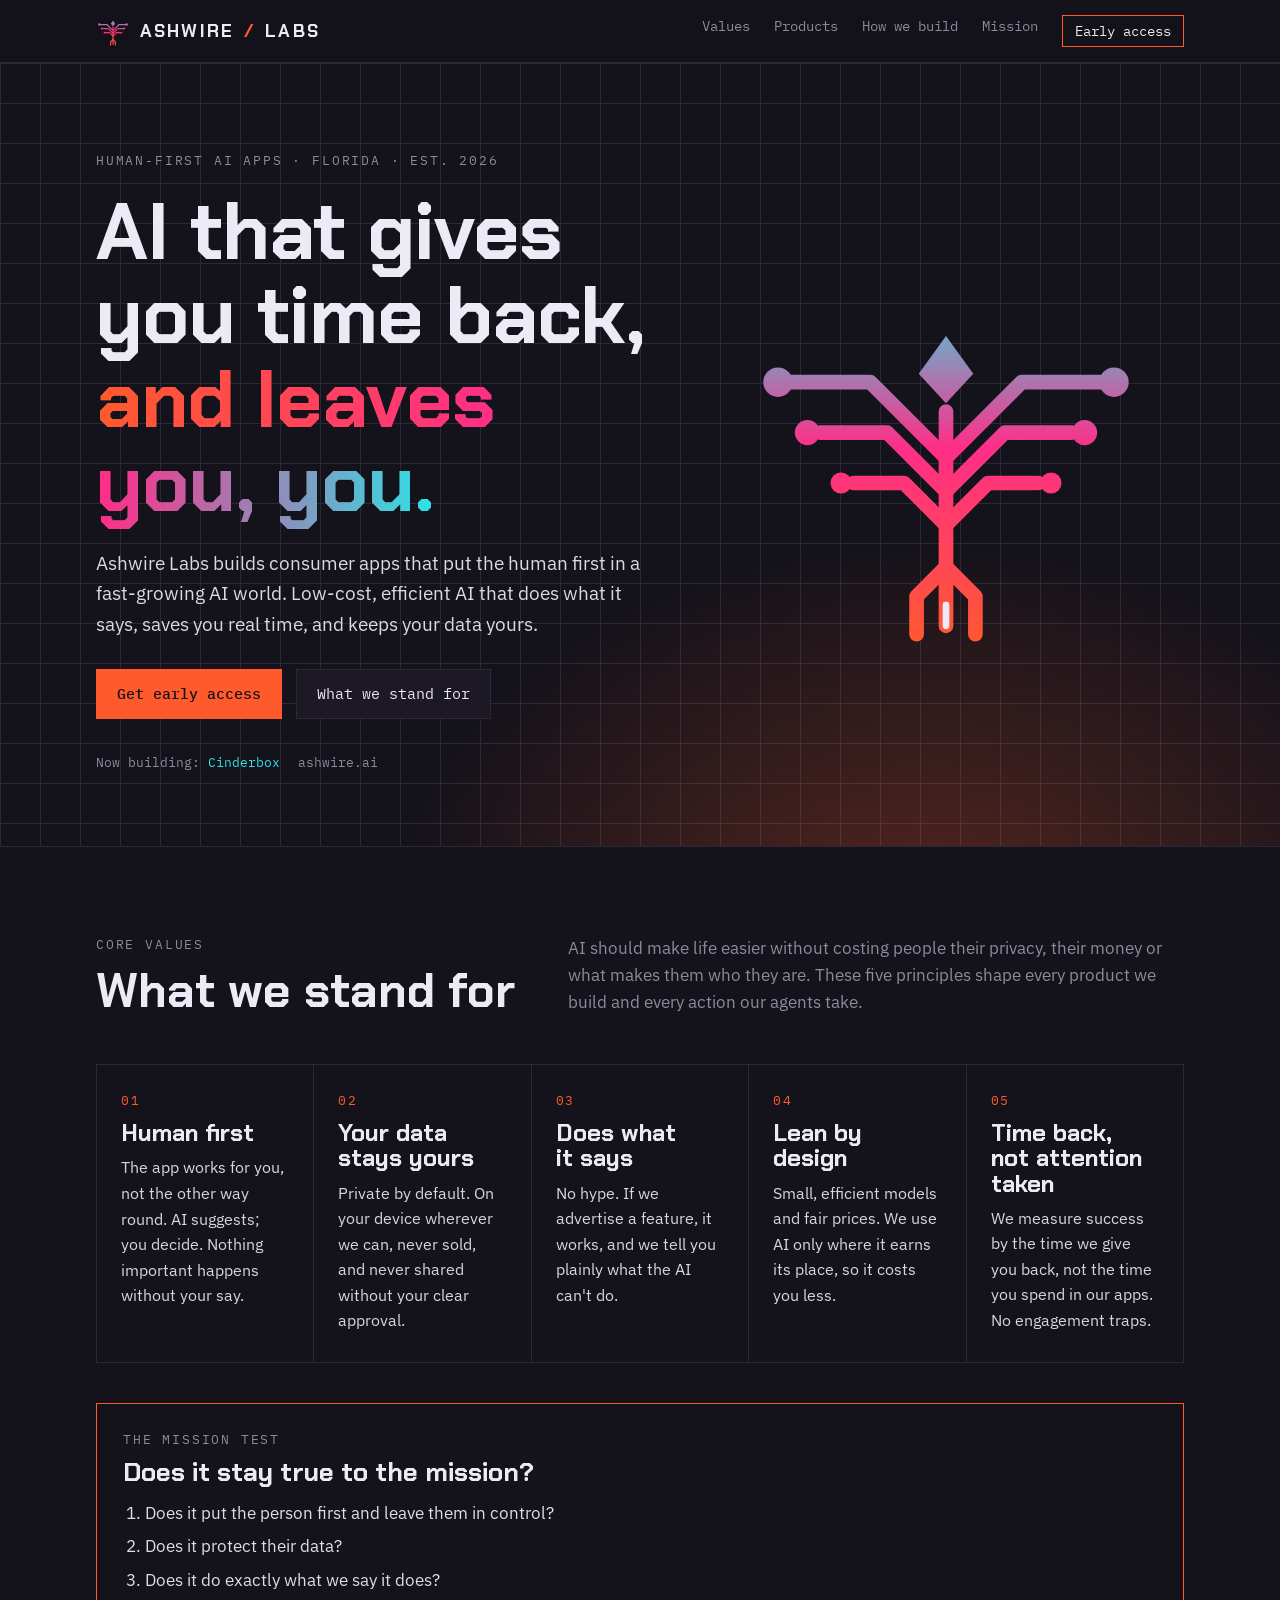
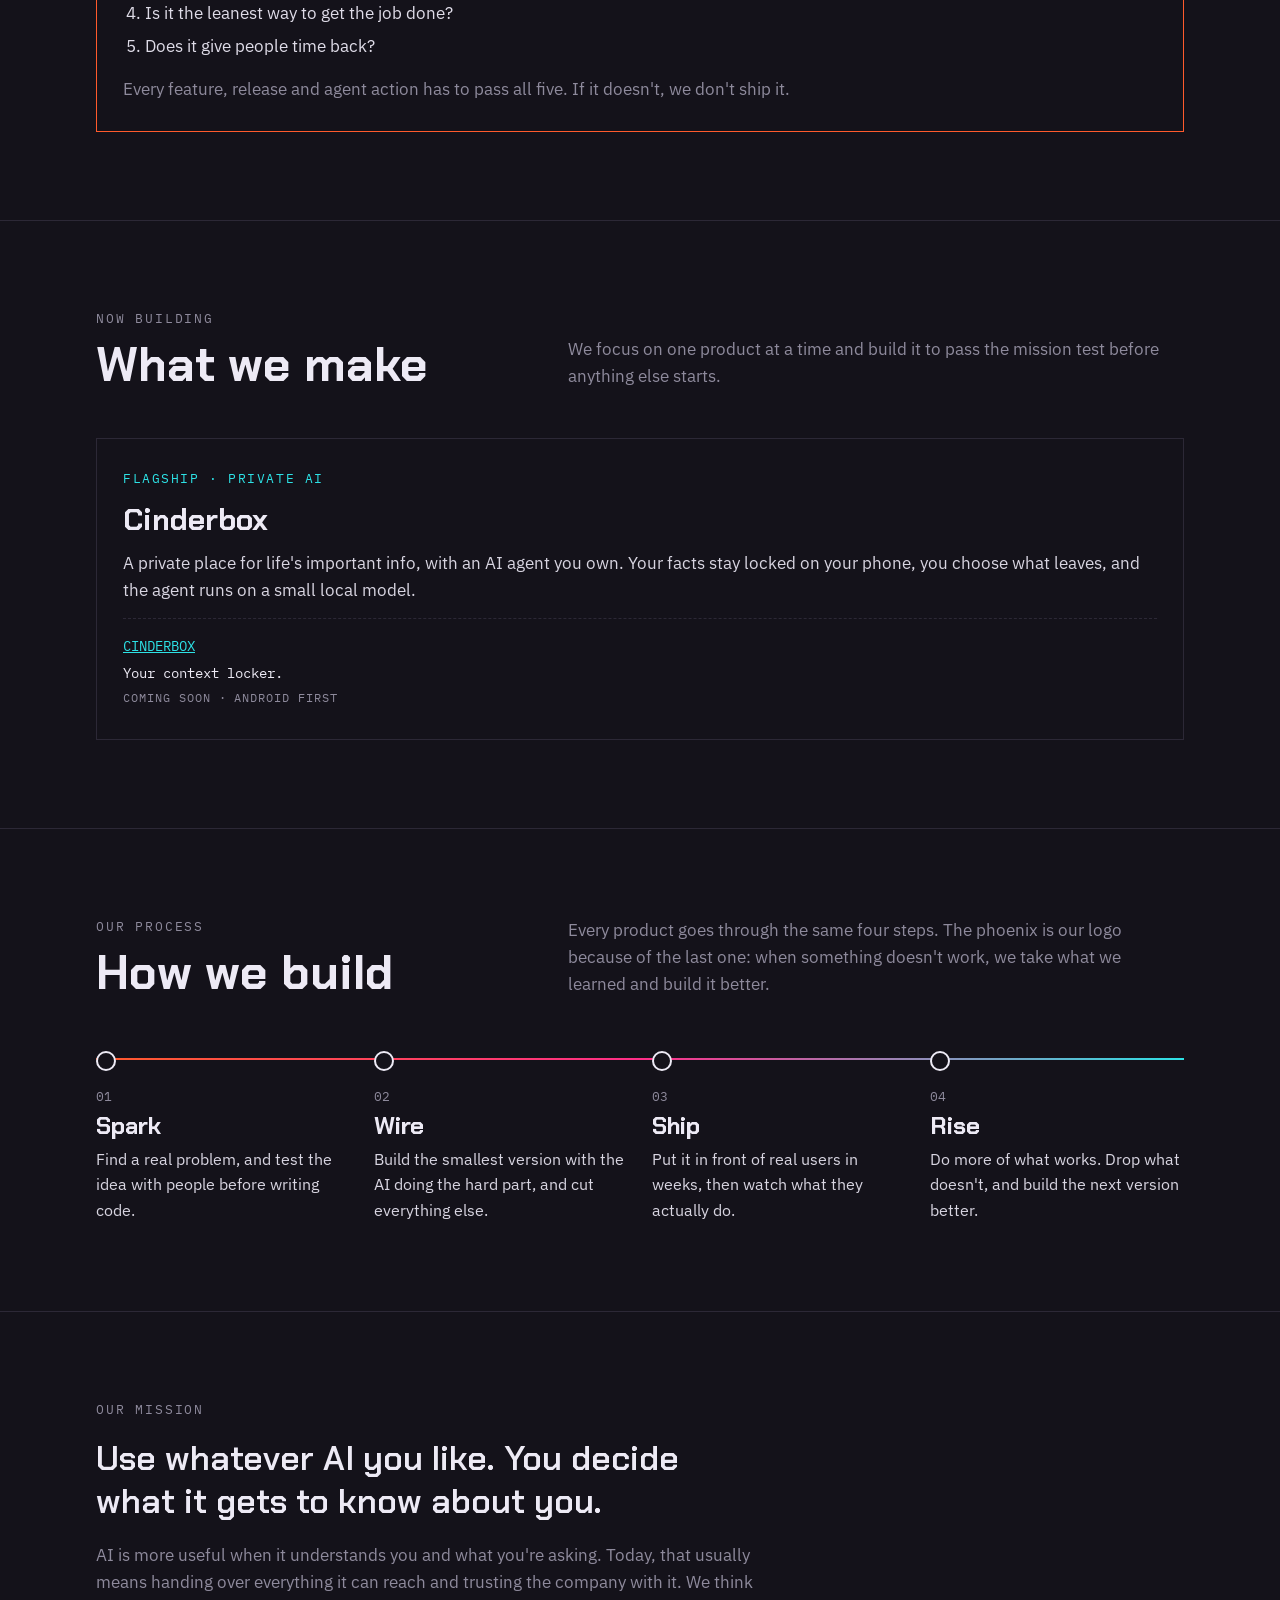
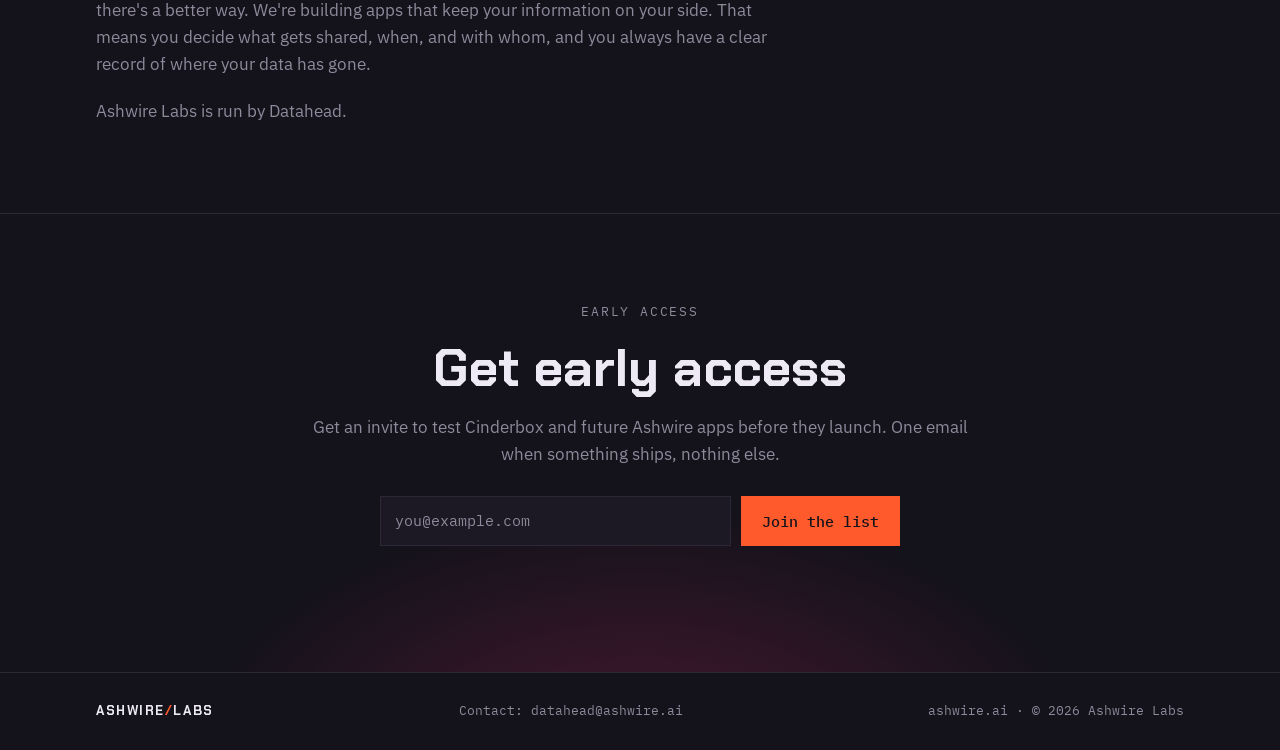
==== commit 2646201e: "Trim leftover theme and off-mission copy Update the home meta description to the privacy mission, dr" ====
--- a/site/index.html
+++ b/site/index.html
@@ -4,7 +4,7 @@
 <meta charset="utf-8">
 <meta name="viewport" content="width=device-width, initial-scale=1, viewport-fit=cover">
 <title>Ashwire Labs</title>
-<meta name="description" content="Ashwire Labs is an AI product studio building consumer apps for games, lifestyle and efficiency.">
+<meta name="description" content="Ashwire Labs builds apps that let you use AI while you stay in control of your personal information.">
 <meta name="theme-color" content="#14121A">
 <link rel="icon" type="image/svg+xml" href="/favicon.svg">
 <meta property="og:title" content="Ashwire Labs">
@@ -260,7 +260,7 @@
         <p>Every product goes through the same four steps. The phoenix is our logo because of the last one: when something doesn't work, we take what we learned and build it better.</p>
       </div>
       <ol class="steps">
-        <li><div class="k">01</div><h3>Spark</h3><p>Find a real problem or a missing kind of fun, and test it with people before writing code.</p></li>
+        <li><div class="k">01</div><h3>Spark</h3><p>Find a real problem, and test the idea with people before writing code.</p></li>
         <li><div class="k">02</div><h3>Wire</h3><p>Build the smallest version with the AI doing the hard part, and cut everything else.</p></li>
         <li><div class="k">03</div><h3>Ship</h3><p>Put it in front of real users in weeks, then watch what they actually do.</p></li>
         <li><div class="k">04</div><h3>Rise</h3><p>Do more of what works. Drop what doesn't, and build the next version better.</p></li>
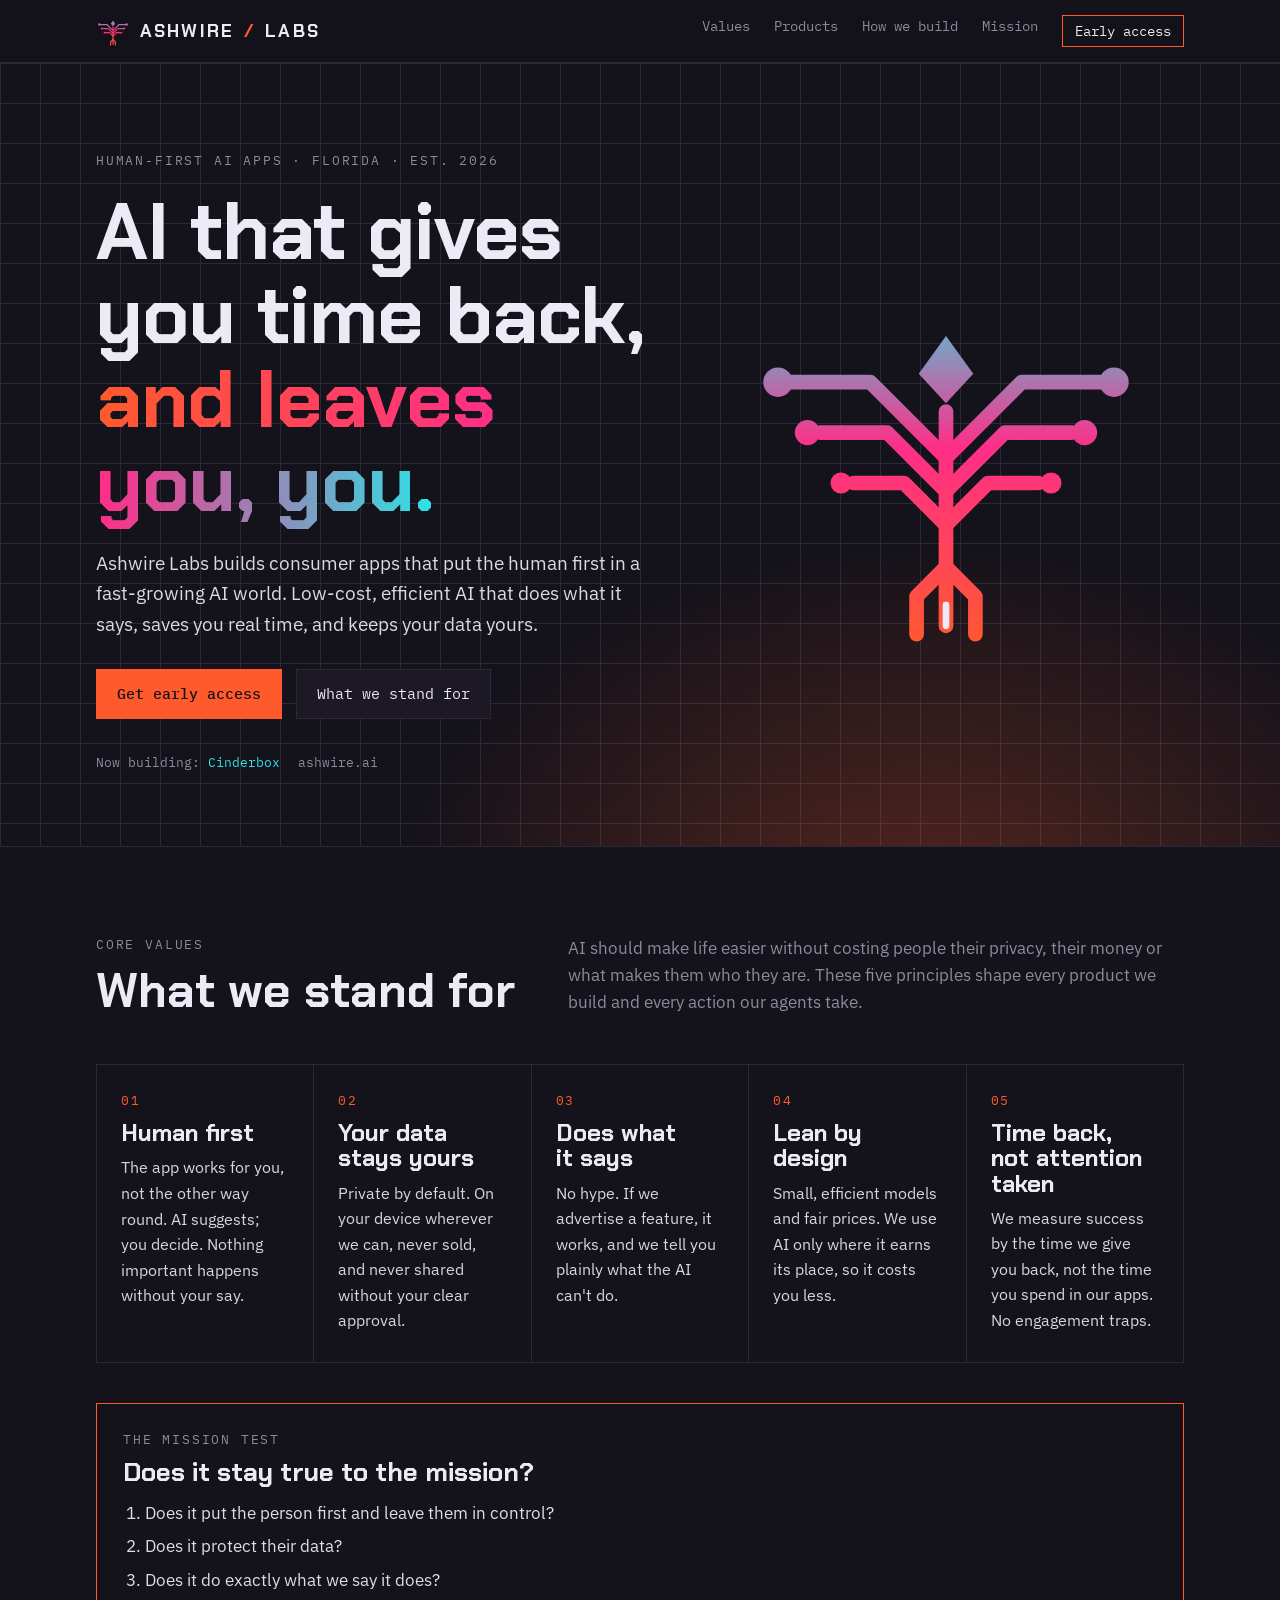
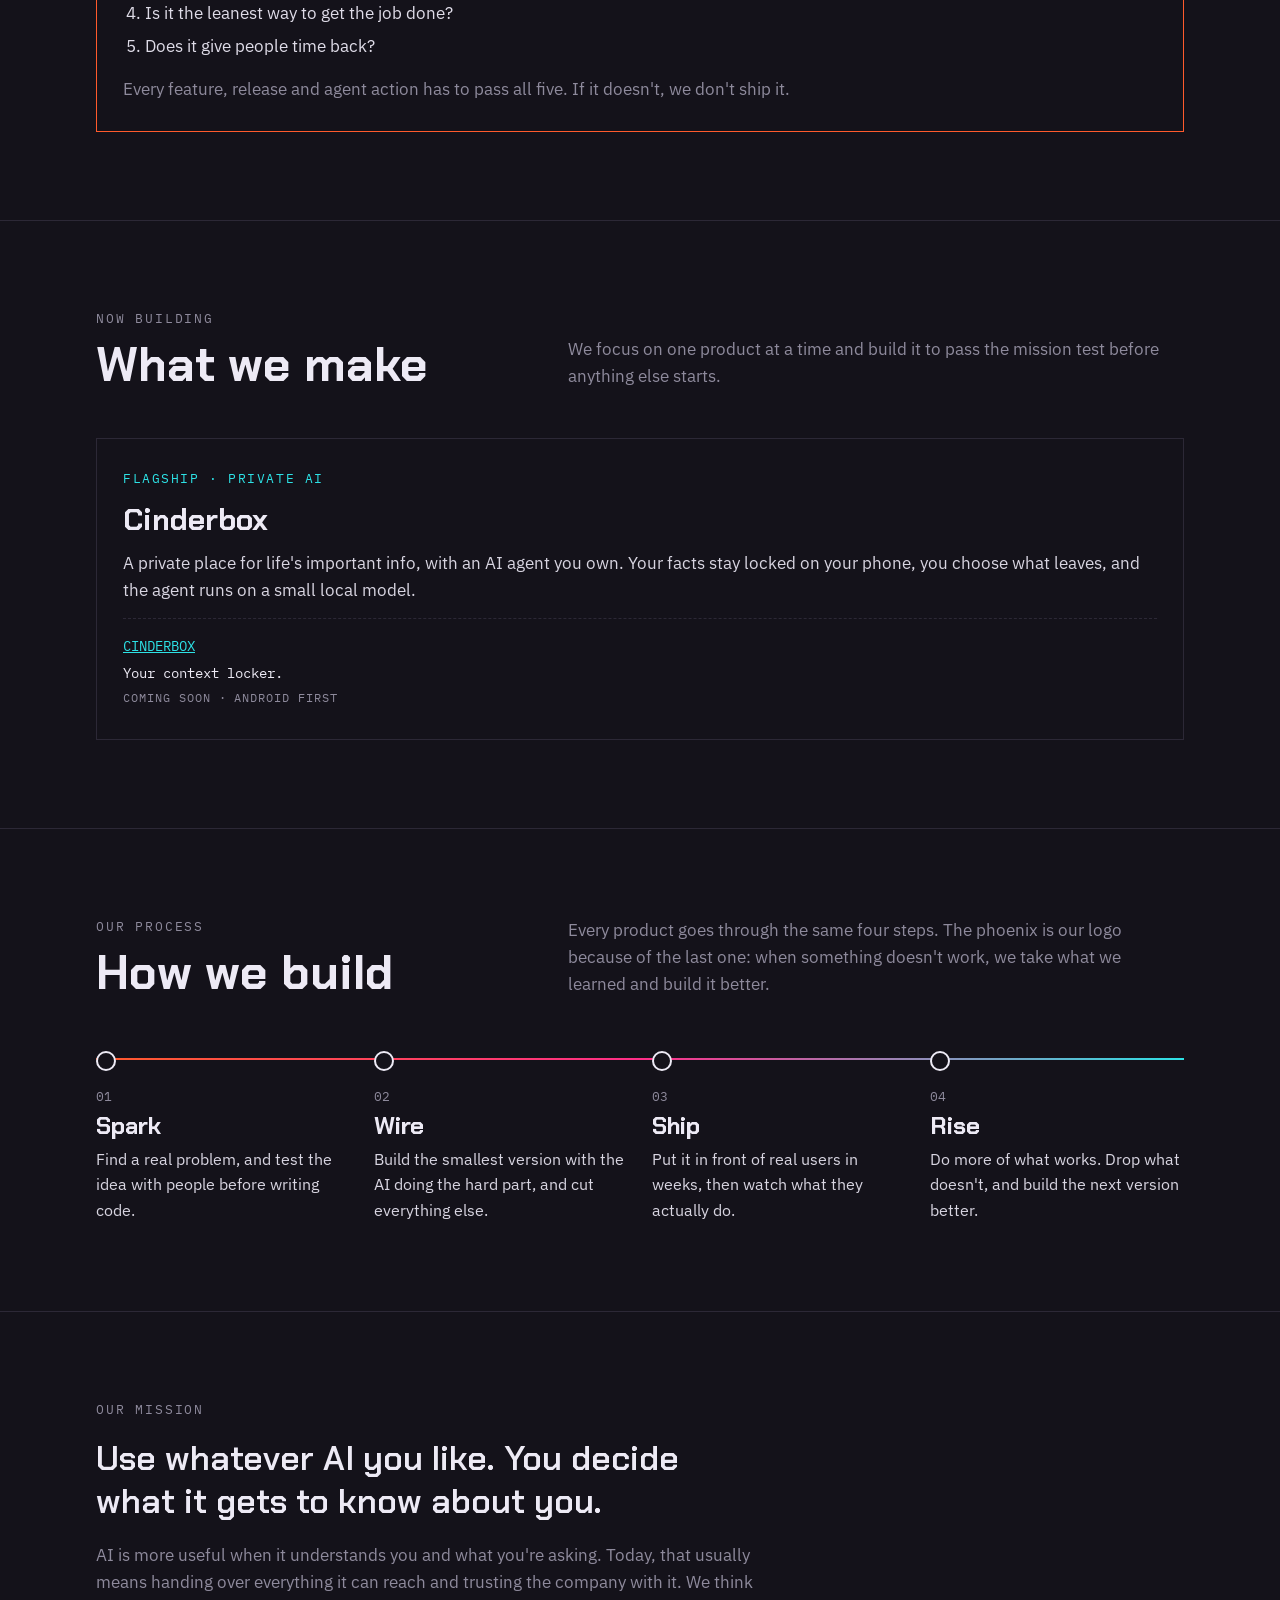
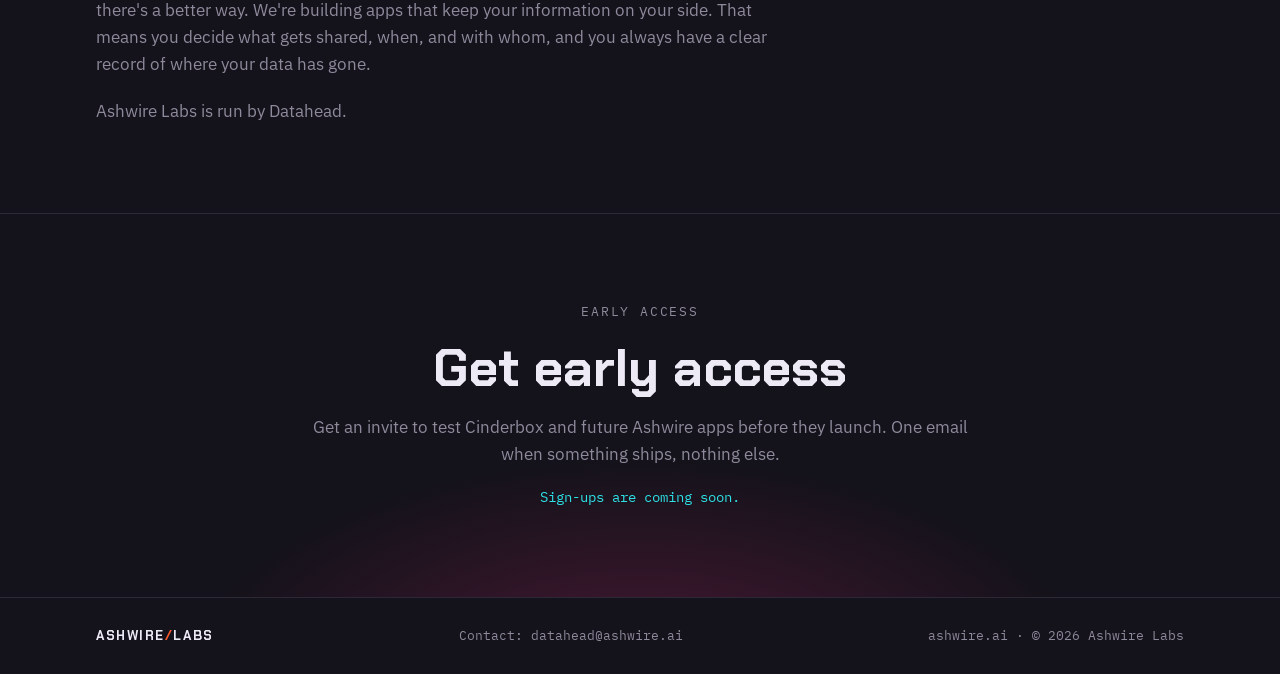
==== commit 9d647e0c: "Replace the non-working signup form with a coming-soon note Co-Authored-By: Claude Opus 5.5 <noreply" ====
--- a/site/index.html
+++ b/site/index.html
@@ -138,7 +138,7 @@
 form { display: flex; gap: 10px; width: 100%; max-width: 520px; margin-top: 10px; flex-wrap: wrap; }
 input[type=email] { flex: 1 1 240px; min-width: 0; font: inherit; font-family: var(--mono); font-size: 15px; padding: 12px 14px; background: var(--ash-2); color: var(--bone); border: 1px solid var(--line); }
 input[type=email]::placeholder { color: var(--smoke); }
-#msg { font-family: var(--mono); font-size: 14px; color: var(--wire); min-height: 1.4em; }
+.signup .soon { font-family: var(--mono); font-size: 14px; color: var(--wire); }
 
 footer { border-top: 1px solid var(--line); }
 footer a { text-decoration: none; }
@@ -284,12 +284,7 @@
       <div class="eyebrow">Early access</div>
       <h2>Get early access</h2>
       <p>Get an invite to test Cinderbox and future Ashwire apps before they launch. One email when something ships, nothing else.</p>
-      <form id="f" novalidate>
-        <label for="email" class="eyebrow" style="position:absolute;left:-9999px">Email address</label>
-        <input id="email" type="email" placeholder="you@example.com" autocomplete="email" required>
-        <button class="btn primary" type="submit">Join the list</button>
-      </form>
-      <div id="msg" role="status"></div>
+      <p class="soon">Sign-ups are coming soon.</p>
     </div>
   </section>
 </main>
@@ -302,14 +297,5 @@
   </div>
 </footer>
 
-<script>
-document.getElementById('f').addEventListener('submit', function (e) {
-  e.preventDefault();
-  var v = document.getElementById('email').value.trim();
-  var msg = document.getElementById('msg');
-  if (!/^[^\s@]+@[^\s@]+\.[^\s@]+$/.test(v)) { msg.textContent = 'Enter a full email address, like you@example.com.'; return; }
-  msg.textContent = 'Preview only: signups are not saved in this mockup.';
-});
-</script>
 </body>
 </html>
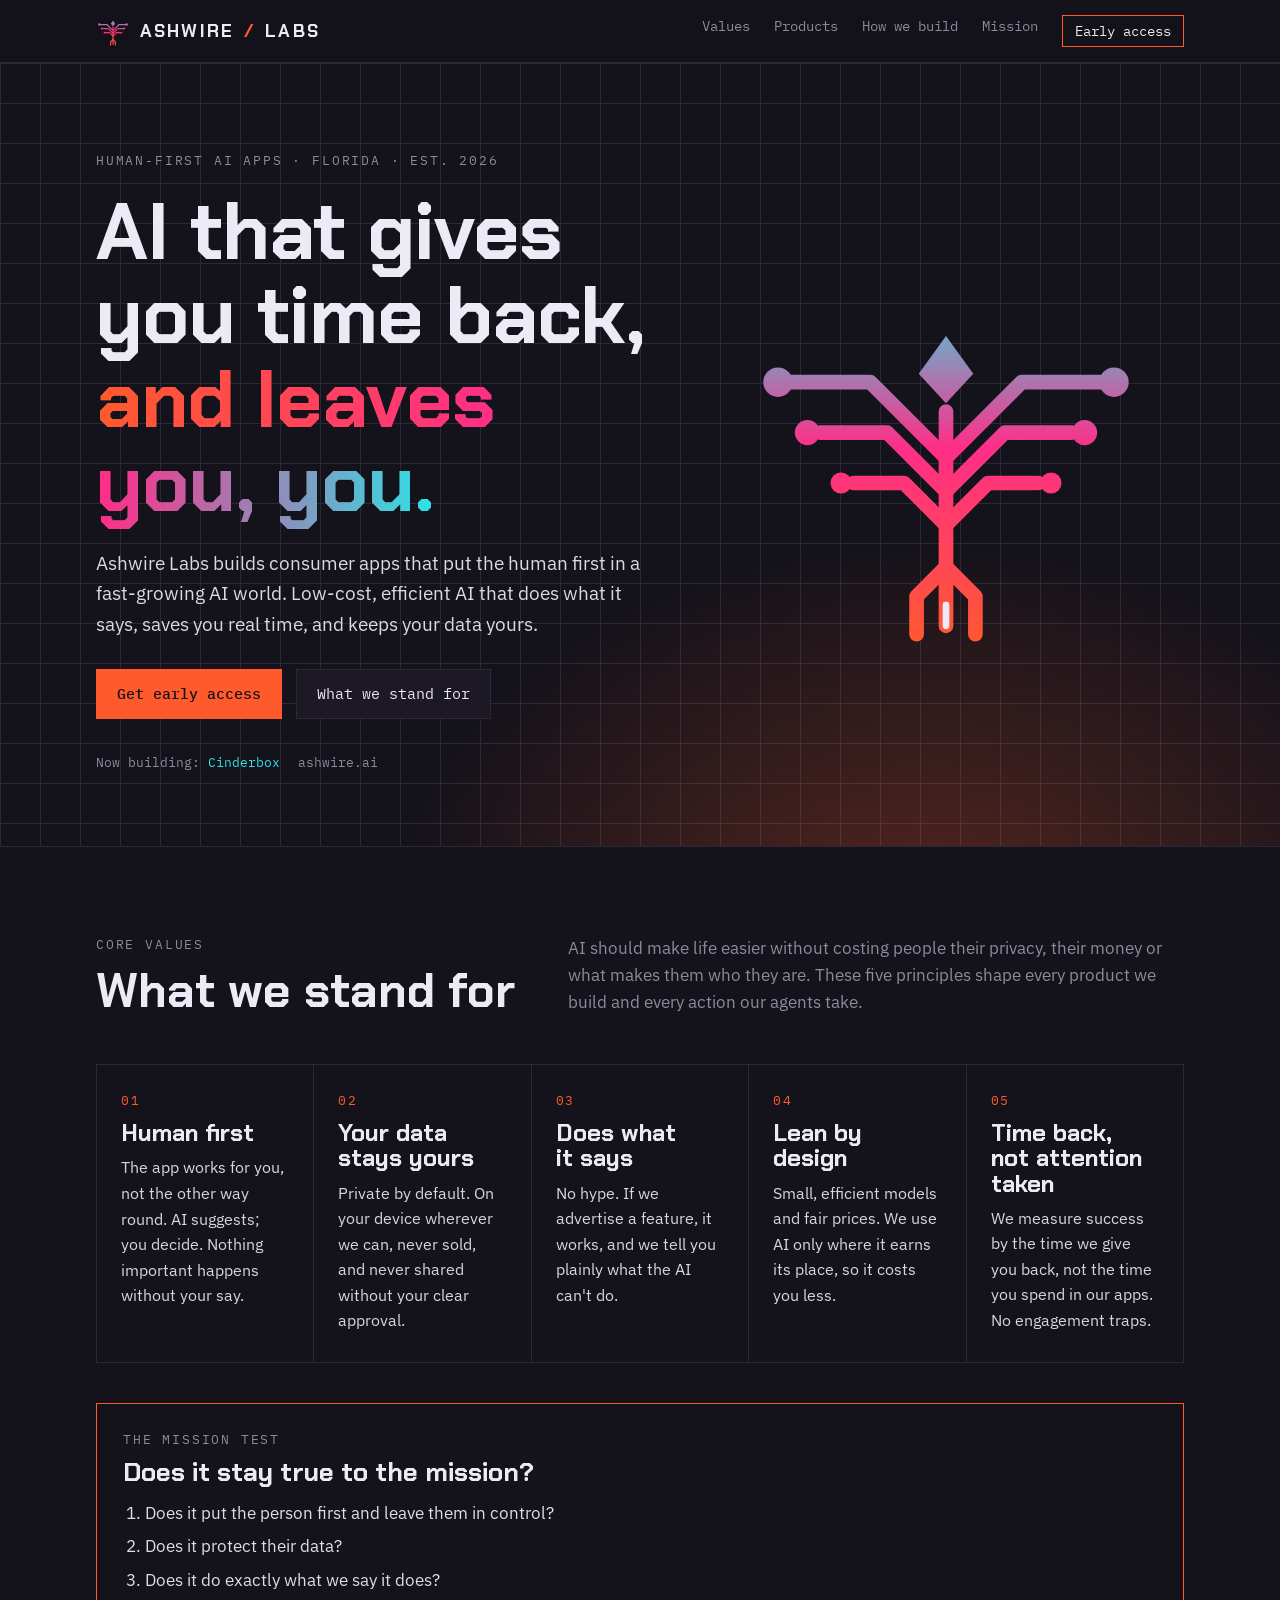
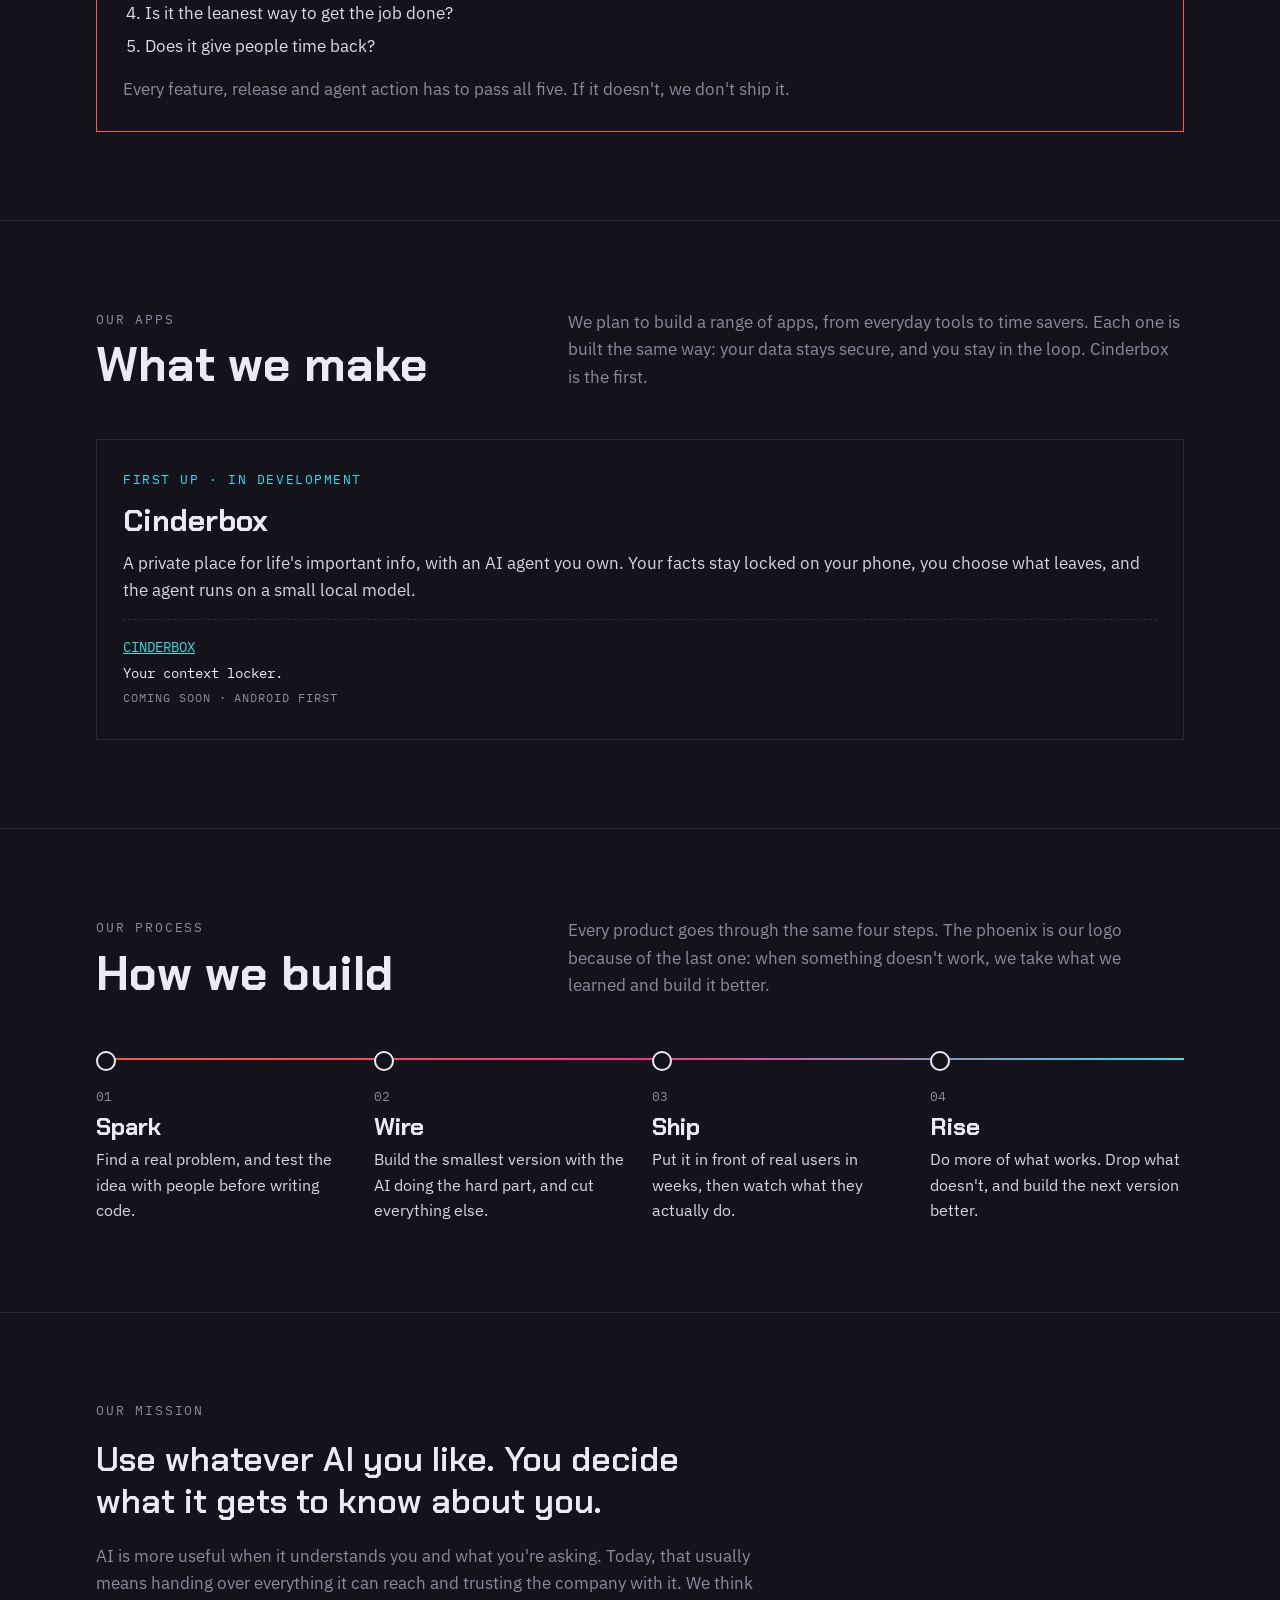
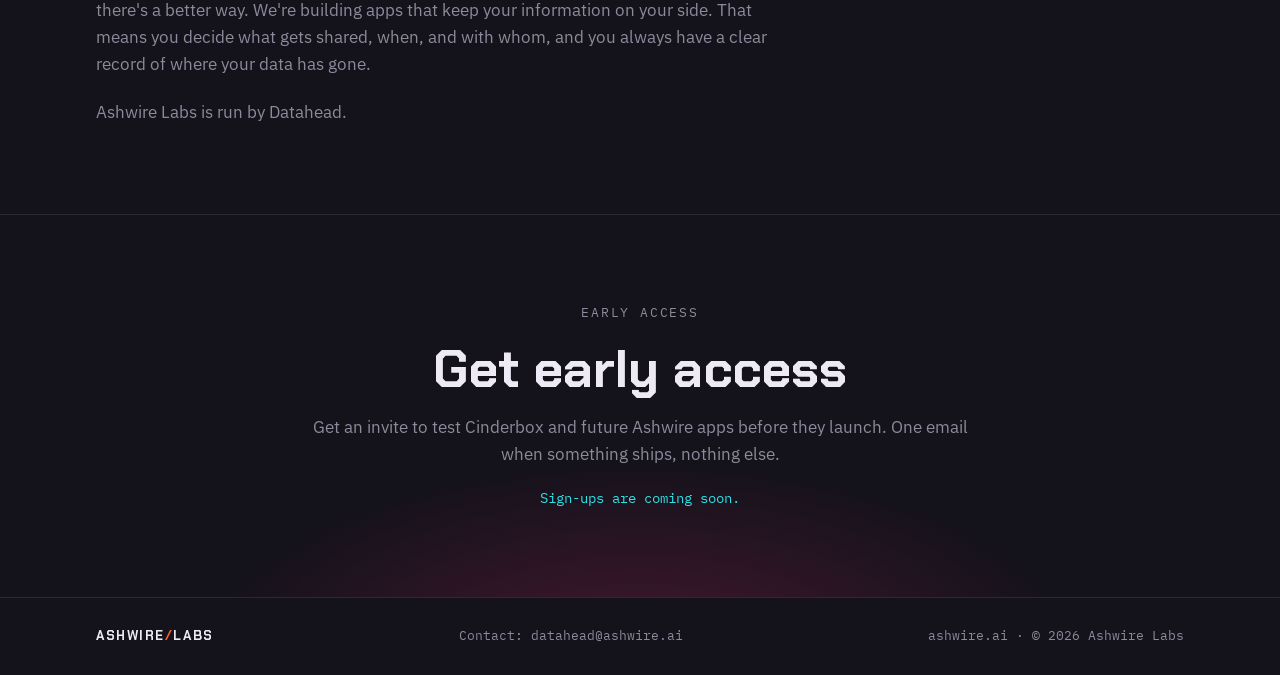
==== commit 4d0751b2: "Present Cinderbox as the first app, not the only one Co-Authored-By: Claude Opus 5.5 <noreply@anthro" ====
--- a/site/index.html
+++ b/site/index.html
@@ -4,7 +4,7 @@
 <meta charset="utf-8">
 <meta name="viewport" content="width=device-width, initial-scale=1, viewport-fit=cover">
 <title>Ashwire Labs</title>
-<meta name="description" content="Ashwire Labs builds apps that let you use AI while you stay in control of your personal information.">
+<meta name="description" content="Ashwire Labs builds everyday apps that use AI to save you time, while keeping your data secure and you in control.">
 <meta name="theme-color" content="#14121A">
 <link rel="icon" type="image/svg+xml" href="/favicon.svg">
 <meta property="og:title" content="Ashwire Labs">
@@ -239,12 +239,12 @@
   <section id="products">
     <div class="wrap">
       <div class="sec-head">
-        <div><div class="eyebrow">Now building</div><h2>What we make</h2></div>
-        <p>We focus on one product at a time and build it to pass the mission test before anything else starts.</p>
+        <div><div class="eyebrow">Our apps</div><h2>What we make</h2></div>
+        <p>We plan to build a range of apps, from everyday tools to time savers. Each one is built the same way: your data stays secure, and you stay in the loop. Cinderbox is the first.</p>
       </div>
       <div class="lanes solo">
         <article class="lane flow">
-          <div class="tag">FLAGSHIP · PRIVATE AI</div>
+          <div class="tag">FIRST UP · IN DEVELOPMENT</div>
           <h3>Cinderbox</h3>
           <p>A private place for life's important info, with an AI agent you own. Your facts stay locked on your phone, you choose what leaves, and the agent runs on a small local model.</p>
           <div class="proj"><span class="code"><a href="/cinderbox/">CINDERBOX</a></span><span>Your context locker.</span><span class="state">Coming soon · Android first</span></div>
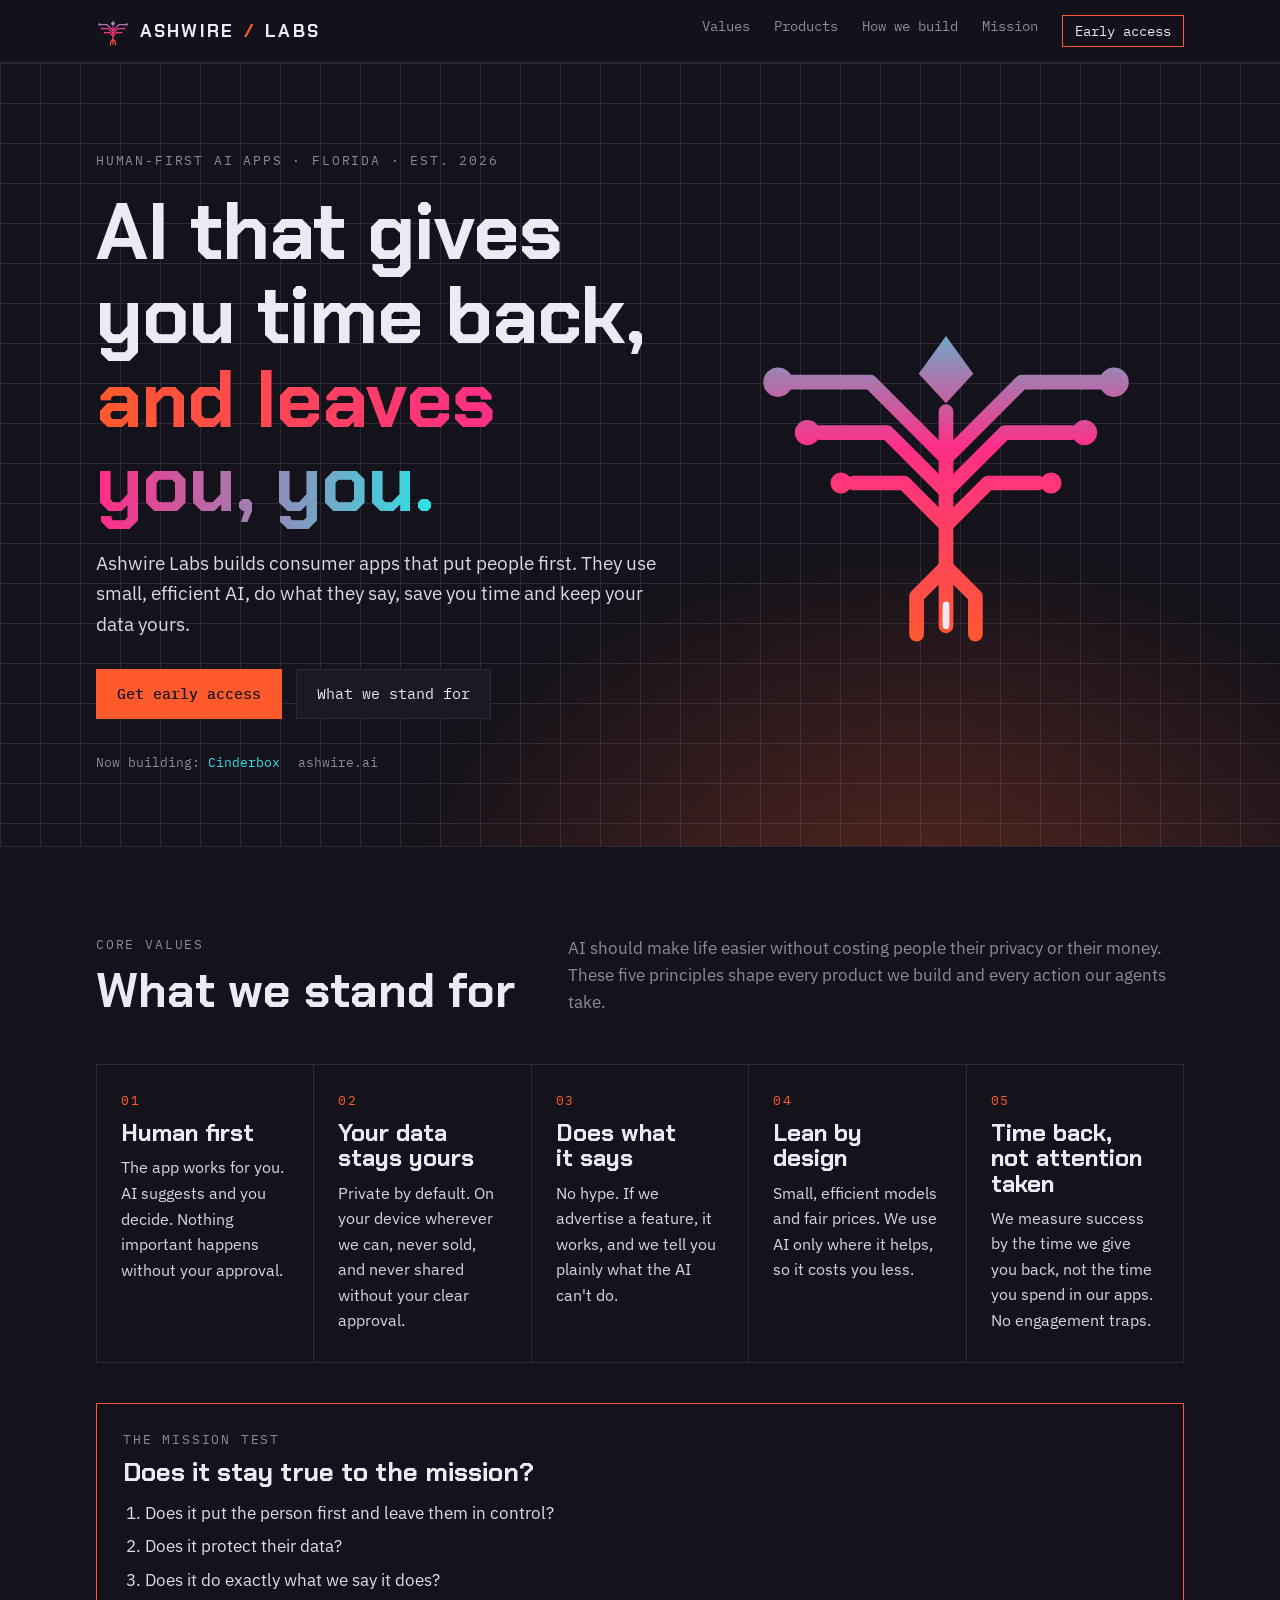
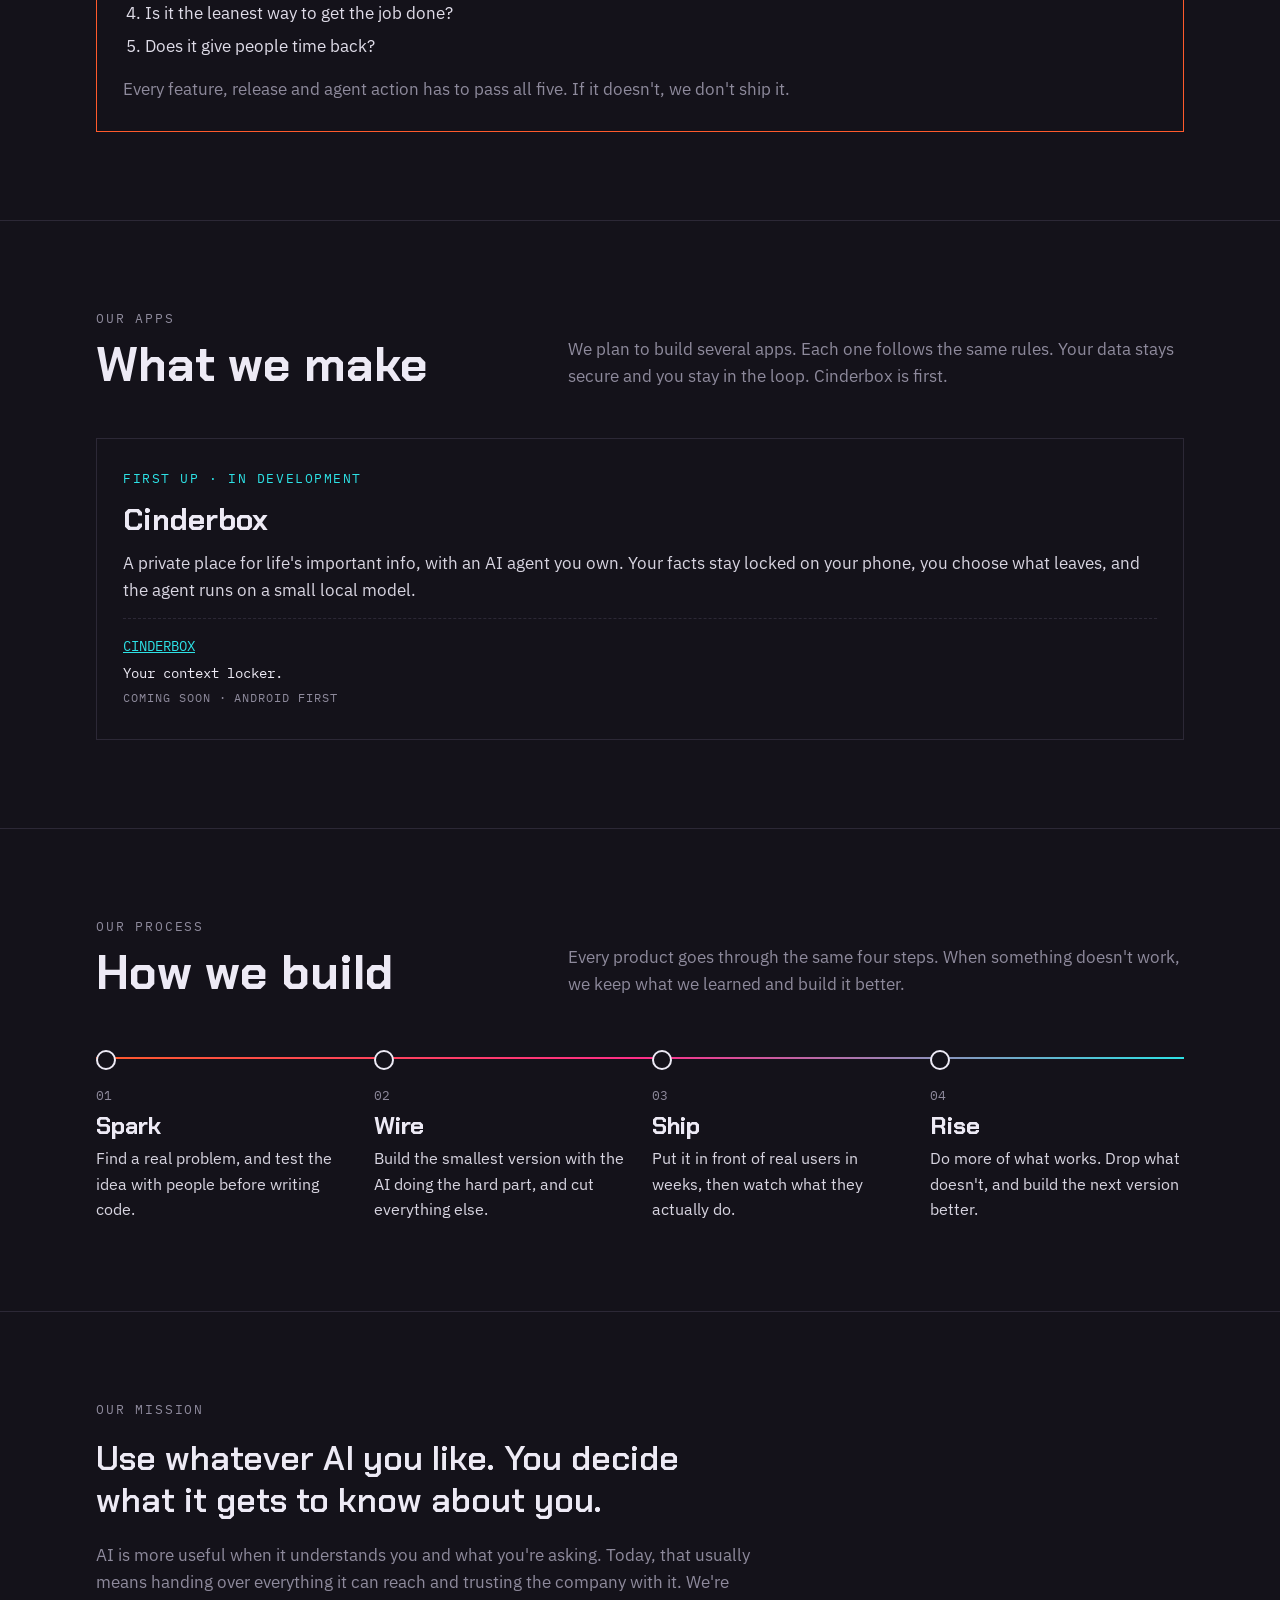
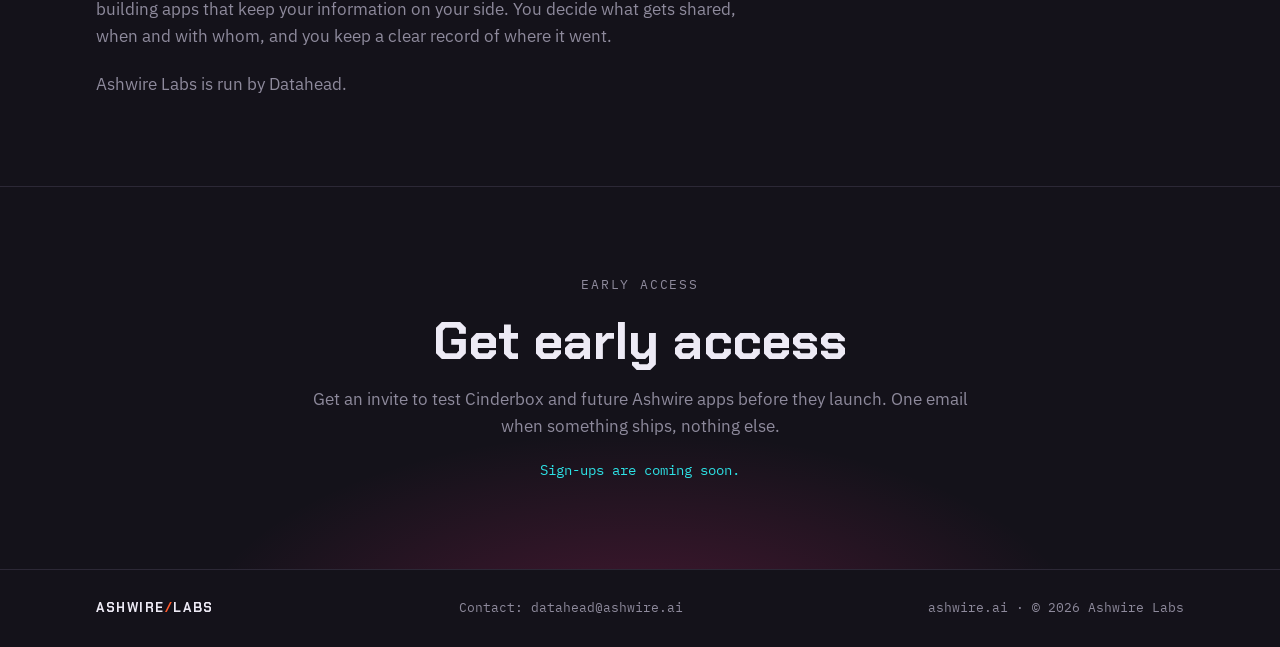
==== commit 06250fec: "Tighten site copy so it reads plainer and more human Removes filler and stock phrasing in the landin" ====
--- a/site/index.html
+++ b/site/index.html
@@ -190,7 +190,7 @@
       <div>
         <div class="eyebrow">Human-first AI apps · Florida · est. 2026</div>
         <h1>AI that gives you time back, <em>and leaves you, you.</em></h1>
-        <p class="lede">Ashwire Labs builds consumer apps that put the human first in a fast-growing AI world. Low-cost, efficient AI that does what it says, saves you real time, and keeps your data yours.</p>
+        <p class="lede">Ashwire Labs builds consumer apps that put people first. They use small, efficient AI, do what they say, save you time and keep your data yours.</p>
         <div class="actions">
           <a class="btn primary" href="#early">Get early access</a>
           <a class="btn" href="#values">What we stand for</a>
@@ -212,13 +212,13 @@
     <div class="wrap">
       <div class="sec-head">
         <div><div class="eyebrow">Core values</div><h2>What we stand for</h2></div>
-        <p>AI should make life easier without costing people their privacy, their money or what makes them who they are. These five principles shape every product we build and every action our agents take.</p>
+        <p>AI should make life easier without costing people their privacy or their money. These five principles shape every product we build and every action our agents take.</p>
       </div>
       <ol class="values">
-        <li><div class="k">01</div><h3>Human first</h3><p>The app works for you, not the other way round. AI suggests; you decide. Nothing important happens without your say.</p></li>
+        <li><div class="k">01</div><h3>Human first</h3><p>The app works for you. AI suggests and you decide. Nothing important happens without your approval.</p></li>
         <li><div class="k">02</div><h3>Your data stays yours</h3><p>Private by default. On your device wherever we can, never sold, and never shared without your clear approval.</p></li>
         <li><div class="k">03</div><h3>Does what it says</h3><p>No hype. If we advertise a feature, it works, and we tell you plainly what the AI can't do.</p></li>
-        <li><div class="k">04</div><h3>Lean by design</h3><p>Small, efficient models and fair prices. We use AI only where it earns its place, so it costs you less.</p></li>
+        <li><div class="k">04</div><h3>Lean by design</h3><p>Small, efficient models and fair prices. We use AI only where it helps, so it costs you less.</p></li>
         <li><div class="k">05</div><h3>Time back, not attention taken</h3><p>We measure success by the time we give you back, not the time you spend in our apps. No engagement traps.</p></li>
       </ol>
       <div class="test">
@@ -240,7 +240,7 @@
     <div class="wrap">
       <div class="sec-head">
         <div><div class="eyebrow">Our apps</div><h2>What we make</h2></div>
-        <p>We plan to build a range of apps, from everyday tools to time savers. Each one is built the same way: your data stays secure, and you stay in the loop. Cinderbox is the first.</p>
+        <p>We plan to build several apps. Each one follows the same rules. Your data stays secure and you stay in the loop. Cinderbox is first.</p>
       </div>
       <div class="lanes solo">
         <article class="lane flow">
@@ -257,7 +257,7 @@
     <div class="wrap">
       <div class="sec-head">
         <div><div class="eyebrow">Our process</div><h2>How we build</h2></div>
-        <p>Every product goes through the same four steps. The phoenix is our logo because of the last one: when something doesn't work, we take what we learned and build it better.</p>
+        <p>Every product goes through the same four steps. When something doesn't work, we keep what we learned and build it better.</p>
       </div>
       <ol class="steps">
         <li><div class="k">01</div><h3>Spark</h3><p>Find a real problem, and test the idea with people before writing code.</p></li>
@@ -273,7 +273,7 @@
       <div>
         <div class="eyebrow" style="margin-bottom:16px">Our mission</div>
         <div class="statement">Use whatever AI you like. You decide what it gets to know about you.</div>
-        <p>AI is more useful when it understands you and what you're asking. Today, that usually means handing over everything it can reach and trusting the company with it. We think there's a better way. We're building apps that keep your information on your side. That means you decide what gets shared, when, and with whom, and you always have a clear record of where your data has gone.</p>
+        <p>AI is more useful when it understands you and what you're asking. Today, that usually means handing over everything it can reach and trusting the company with it. We're building apps that keep your information on your side. You decide what gets shared, when and with whom, and you keep a clear record of where it went.</p>
         <p>Ashwire Labs is run by Datahead.</p>
       </div>
     </div>
